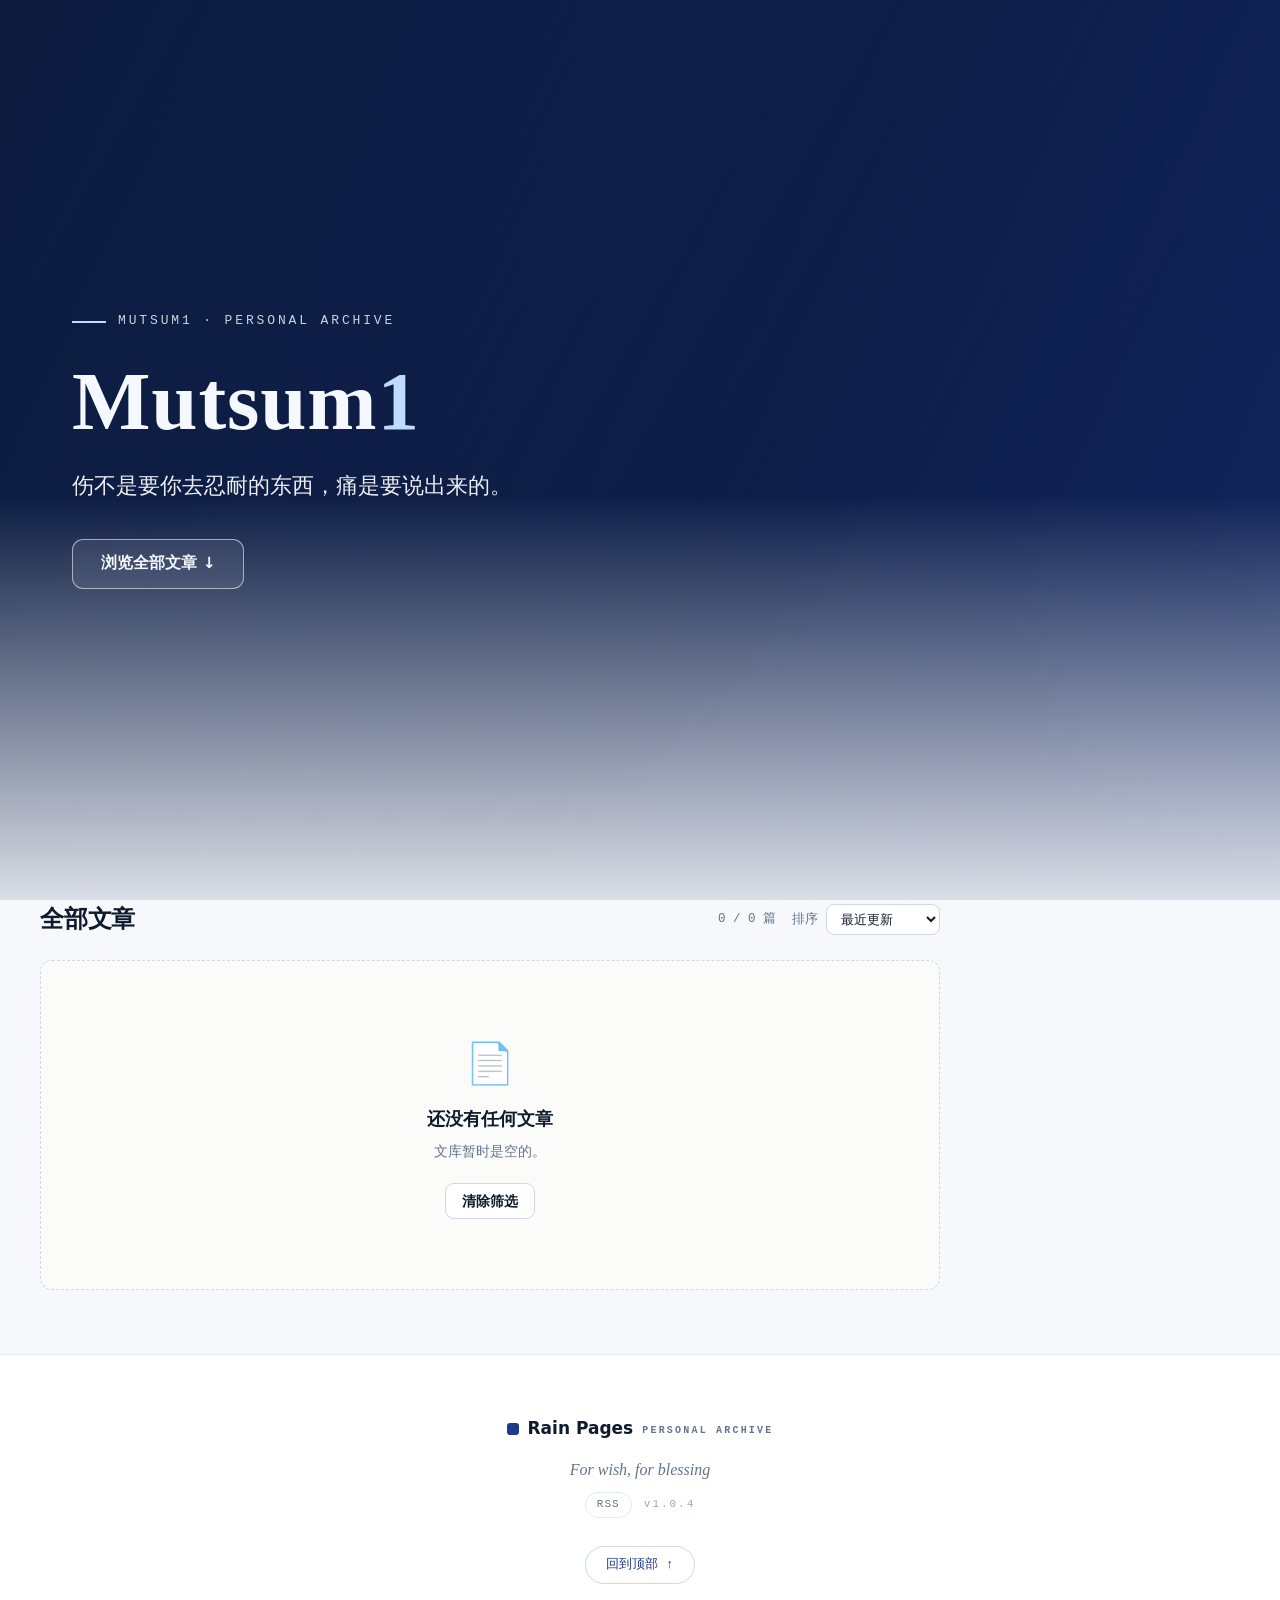
==== index.html @ ac8c295e "更新：新增字幕" ====
<!doctype html>
<html lang="zh-CN">
<head>
  <meta charset="UTF-8" />
  <meta name="viewport" content="width=device-width, initial-scale=1.0" />
  <meta name="description" content="Rain Pages · 个人文章存储：本地保存、搜索与阅读你的文章。" />
  <title>Rain Pages</title>
  <link rel="icon" href="data:image/svg+xml,%3Csvg xmlns='http://www.w3.org/2000/svg' viewBox='0 0 100 100'%3E%3Cdefs%3E%3ClinearGradient id='g' x1='0' y1='0' x2='0' y2='1'%3E%3Cstop offset='0' stop-color='%23bfdbfe'/%3E%3Cstop offset='1' stop-color='%233b82f6'/%3E%3C/linearGradient%3E%3C/defs%3E%3Cg fill='url(%23g)'%3E%3Cpath d='M50 4C34 24 18 42 18 62a32 32 0 0 0 64 0C82 42 66 24 50 4z' transform='translate(7 13) scale(.62)'/%3E%3Cpath d='M50 4C34 24 18 42 18 62a32 32 0 0 0 64 0C82 42 66 24 50 4z' transform='translate(56 55) scale(.42)'/%3E%3Cpath d='M50 4C34 24 18 42 18 62a32 32 0 0 0 64 0C82 42 66 24 50 4z' transform='translate(68 18) scale(.26)'/%3E%3C/g%3E%3Cellipse cx='30' cy='46' rx='4.5' ry='7' fill='%23ffffff' opacity='0.35'/%3E%3C/svg%3E" />
  <!-- RSS 订阅源：浏览器 / RSS 阅读器可自动发现 -->
  <link rel="alternate" type="application/rss+xml" title="Rain Pages · RSS" href="feed.xml" />
  <!-- 静态资源带版本参数：每次升级版本时，把下面两处 ?v= 与 script.js 中的 APP_VERSION 一起改成新版本号，
       浏览器就会把 styles.css / script.js 当作新地址重新下载，避免旧缓存。 -->
  <link rel="stylesheet" href="styles.css?v=1.0.4" />
</head>
<body class="topbar-fixed">

  <!-- 顶栏 -->
  <header class="topbar">
    <button class="brand" id="homeBtn" title="回到文章列表">
      <span class="brand-dot" aria-hidden="true"></span>
      <span class="brand-name">Rain Pages</span>
      <span class="brand-sub">PERSONAL ARCHIVE</span>
    </button>

    <div class="search-wrap">
      <svg class="search-icon" viewBox="0 0 24 24" aria-hidden="true"><circle cx="11" cy="11" r="7" fill="none" stroke="currentColor" stroke-width="2"/><line x1="16.5" y1="16.5" x2="21" y2="21" stroke="currentColor" stroke-width="2" stroke-linecap="round"/></svg>
      <input id="searchInput" type="search" placeholder="搜索标题、正文、标签…" autocomplete="off" aria-label="搜索文章" />
    </div>

    <!-- 友链 -->
    <div class="links-wrap" id="linksWrap">
      <button class="links-btn" id="linksBtn" type="button" aria-haspopup="true" aria-expanded="false" title="友链">
        <svg class="links-icon" viewBox="0 0 24 24" aria-hidden="true" fill="none" stroke="currentColor" stroke-width="2" stroke-linecap="round" stroke-linejoin="round"><path d="M10 13a5 5 0 0 0 7.54.54l3-3a5 5 0 0 0-7.07-7.07l-1.72 1.71"/><path d="M14 11a5 5 0 0 0-7.54-.54l-3 3a5 5 0 0 0 7.07 7.07l1.71-1.71"/></svg>
        <span>友链</span>
      </button>
      <div class="links-panel" id="linksPanel" hidden>
        <div class="links-head">
          <span>友链</span>
          <span class="links-count" id="linksCount"></span>
        </div>
        <div class="links-list" id="linksList"></div>
        <p class="links-note">时间是不会停下来的，我们只好走下去了。</p>
      </div>
    </div>
  </header>

  <div class="layout">

    <!-- 主区域 -->
    <main class="main">

      <!-- 列表视图 -->
      <section class="view" id="viewList" aria-label="文章列表">

        <!-- 首页顶部展示区（背景图在 styles.css 的 --hero-img 处更换；整页显示，向下滚动自动收缩） -->
        <div class="hero-wrap" id="heroWrap">
          <section class="hero" aria-label="首页展示">
            <div class="hero-inner">
              <div class="hero-eyebrow">MUTSUM1 · PERSONAL ARCHIVE</div>
              <div class="hero-title-row">
                <h1 class="hero-title">Mutsum<em>1</em></h1>
                <a class="hero-avatar" href="https://github.com/Mutsum1-WY" target="_blank" rel="noopener noreferrer" title="GitHub · Mutsum1-WY">
                  <img src="https://github.com/Mutsum1-WY.png" alt="Mutsum1-WY 的头像" width="56" height="56" onerror="this.closest('.hero-avatar').style.display='none'" />
                </a>
              </div>
              <p class="hero-sub" id="heroSub">伤不是要你去忍耐的东西，痛是要说出来的。</p>
              <div class="hero-actions">
                <button class="btn hero-ghost" id="heroBrowseBtn" type="button">浏览全部文章 ↓</button>
              </div>
            </div>
          </section>
        </div>

        <div class="list-head">
          <h1 id="listTitle">全部文章</h1>
          <div class="list-head-right">
            <span class="list-count" id="listCount"></span>
            <label class="sort-select">排序
              <select id="sortSelect" aria-label="文章排序">
                <option value="updated">最近更新</option>
                <option value="created">最新创建</option>
                <option value="oldest">最早创建</option>
                <option value="title">按标题</option>
              </select>
            </label>
          </div>
        </div>
        <div class="article-grid" id="articleGrid"></div>

        <!-- 空状态 -->
        <div class="empty-state" id="emptyState" hidden>
          <div class="empty-icon" aria-hidden="true">📄</div>
          <h2 id="emptyTitle">还没有任何文章</h2>
          <p id="emptyText"></p>
          <button class="btn ghost" id="clearFilterBtn" type="button" hidden>清除筛选</button>
        </div>

        <!-- 主页底部区块 -->
        <footer class="home-footer">
          <div class="footer-inner">
            <div class="footer-brand">
              <span class="brand-dot" aria-hidden="true"></span>
              <span>Rain Pages</span>
              <span class="footer-sub">PERSONAL ARCHIVE</span>
            </div>
            <p class="footer-desc">For wish, for blessing</p>
            <p class="footer-meta">
              <a class="footer-rss" href="feed.xml" target="_blank" rel="noopener" title="RSS 订阅">RSS</a>
              <span class="footer-version" id="footerVersion"></span>
            </p>
            <button class="footer-top" id="footerTopBtn" type="button">回到顶部 ↑</button>
          </div>
        </footer>
      </section>

      <!-- 阅读视图 -->
      <section class="view" id="viewReader" aria-label="文章阅读" hidden>
        <div class="reader-head">
          <button class="btn ghost" id="backBtn" type="button">← 返回列表</button>
        </div>
        <article class="reader" id="reader">
          <header class="reader-header">
            <div class="reader-meta">
              <span class="chip" id="readerCategory"></span>
              <span id="readerDate"></span>
              <span id="readerWords"></span>
            </div>
            <h1 id="readerTitle"></h1>
            <div class="tag-row" id="readerTags"></div>
          </header>
          <div class="markdown-body" id="readerContent"></div>
          <footer class="reader-footer" id="readerFooter"></footer>
        </article>
      </section>

    </main>
  </div>

  <noscript><p style="padding:24px;text-align:center">Rain Pages 需要启用 JavaScript 才能运行。</p></noscript>
  <script src="script.js?v=1.0.4"></script>
</body>
</html>
---- styles.css ----
/* ============================================================
   Rain Pages · 个人文章存储
   全新设计：清爽、克制、以写作为中心
   ============================================================ */

:root {
  --bg: #f6f8fb;
  --panel: #ffffff;
  --ink: #0f1b2d;
  --muted: #64748b;
  --faint: #9aa7b8;
  --line: #e5eaf2;
  --line-strong: #cfd8e4;
  --accent: #1e3a8a;
  --accent-strong: #16296b;
  --accent-soft: #e8edf9;
  --mono-bg: #f0f3f8;
  --sans: system-ui, -apple-system, "Segoe UI", "PingFang SC", "Hiragino Sans GB", "Microsoft YaHei", "Noto Sans SC", sans-serif;
  --serif: Georgia, "Noto Serif SC", "Songti SC", "STSong", SimSun, serif;
  --mono: ui-monospace, "Cascadia Code", "JetBrains Mono", Consolas, "Courier New", monospace;
  --topbar-h: 58px;
  --main-pad-y: 30px;
  --main-pad-x: 40px;
  /* 首页顶部背景图：修改下面这行路径即可替换（当前使用 src/shiki.jpg）；?v= 与站点版本号同步，用于缓存刷新 */
  --hero-img: url('src/shiki.jpg?v=1.0.3');
  --radius: 12px;
  --shadow: 0 1px 2px rgba(15, 27, 45, .05), 0 4px 14px rgba(15, 27, 45, .04);
}

* { box-sizing: border-box; }

html { scroll-behavior: smooth; }

body {
  margin: 0;
  background: var(--bg);
  color: var(--ink);
  font-family: var(--sans);
  font-size: 15px;
  line-height: 1.6;
  -webkit-font-smoothing: antialiased;
}

::selection { background: var(--accent-soft); }

::-webkit-scrollbar { width: 10px; height: 10px; }
::-webkit-scrollbar-thumb { background: var(--line-strong); border-radius: 6px; border: 2px solid transparent; background-clip: content-box; }
::-webkit-scrollbar-thumb:hover { background-color: var(--faint); }
::-webkit-scrollbar-track { background: transparent; }

a { color: inherit; }
button { font: inherit; color: inherit; }

button:focus-visible,
input:focus-visible,
select:focus-visible,
label:focus-visible {
  outline: 2px solid var(--accent);
  outline-offset: 2px;
}

/* ============ 顶栏 ============ */

/* --tb-progress 由 script.js 随滚动驱动：
   页面顶部为 0（顶栏隐藏），下滑时渐进浮现（不透明度、背景、位移同步过渡） */
.topbar {
  position: sticky;
  top: 0;
  z-index: 50;
  height: var(--topbar-h);
  display: flex;
  align-items: center;
  gap: 20px;
  padding: 0 22px;
  --tb-progress: 1;
  opacity: var(--tb-progress);
  transform: translateY(calc((1 - var(--tb-progress)) * -100%));
  background: var(--panel);
  background: color-mix(in srgb, var(--panel) calc(var(--tb-progress) * 100%), transparent);
  border-bottom: 1px solid var(--line);
  border-bottom-color: color-mix(in srgb, var(--line) calc(var(--tb-progress) * 100%), transparent);
}

/* 首页（列表视图）：顶栏不占布局位置，让 Hero 从页面最顶端铺满整屏 */
body.topbar-fixed .topbar {
  position: fixed;
  left: 0;
  right: 0;
}

.brand {
  display: flex;
  align-items: center;
  gap: 9px;
  padding: 8px 6px;
  border: none;
  background: none;
  cursor: pointer;
  font-weight: 700;
  font-size: 17px;
  letter-spacing: .02em;
  white-space: nowrap;
}

.brand-dot {
  width: 12px;
  height: 12px;
  border-radius: 3px;
  background: var(--accent);
}

.brand-sub {
  font-family: var(--mono);
  font-size: 10px;
  letter-spacing: .22em;
  color: var(--muted);
  margin-top: 3px;
}

.search-wrap {
  flex: 1;
  max-width: 520px;
  display: flex;
  align-items: center;
  gap: 8px;
  padding: 8px 14px;
  background: var(--bg);
  border: 1px solid var(--line);
  border-radius: 999px;
  transition: border-color .15s, background .15s;
}

.search-wrap:focus-within {
  background: var(--panel);
  border-color: var(--accent);
}

.search-icon { width: 15px; height: 15px; color: var(--muted); flex: none; }

.search-wrap input {
  flex: 1;
  min-width: 0;
  border: none;
  background: none;
  outline: none;
  font: inherit;
  font-size: 13.5px;
  color: var(--ink);
}

.search-wrap input::placeholder { color: var(--faint); }

/* ============ 友链（顶栏下拉面板） ============ */

.links-wrap {
  position: relative;
  flex: none;
  margin-left: auto;
}

.links-btn {
  display: inline-flex;
  align-items: center;
  gap: 6px;
  padding: 8px 15px;
  border: 1px solid var(--line-strong);
  border-radius: 999px;
  background: var(--panel);
  color: var(--ink);
  cursor: pointer;
  font-size: 13px;
  font-weight: 600;
  white-space: nowrap;
  transition: background .15s, border-color .15s, color .15s;
}

.links-btn:hover {
  border-color: var(--accent);
  color: var(--accent);
}

.links-btn[aria-expanded="true"] {
  border-color: var(--accent);
  color: var(--accent);
  background: var(--accent-soft);
}

.links-icon { width: 15px; height: 15px; flex: none; }

.links-panel {
  position: absolute;
  top: calc(100% + 10px);
  right: 0;
  width: 340px;
  max-width: calc(100vw - 28px);
  padding: 14px;
  background: var(--panel);
  border: 1px solid var(--line);
  border-radius: 14px;
  box-shadow: 0 12px 40px rgba(15, 27, 45, .14);
}

.links-panel[hidden] { display: none; }

.links-panel:not([hidden]) { animation: linksIn .16s ease-out; }

@keyframes linksIn {
  from { opacity: 0; transform: translateY(-6px) scale(.98); }
  to   { opacity: 1; transform: none; }
}

.links-head {
  display: flex;
  align-items: baseline;
  justify-content: space-between;
  padding: 2px 4px 10px;
  border-bottom: 1px solid var(--line);
  margin-bottom: 10px;
  font-weight: 700;
  font-size: 14px;
}

.links-count {
  font-family: var(--mono);
  font-size: 11.5px;
  font-weight: 400;
  color: var(--muted);
}

.links-list {
  display: flex;
  flex-direction: column;
  gap: 2px;
  max-height: 320px;
  overflow-y: auto;
}

.links-item {
  display: flex;
  align-items: center;
  gap: 12px;
  padding: 8px 10px;
  border-radius: 10px;
  text-decoration: none;
  transition: background .12s;
}

.links-item:hover { background: var(--bg); }

.links-info { min-width: 0; }

.links-name {
  display: block;
  font-size: 14px;
  font-weight: 600;
  color: var(--ink);
  overflow: hidden;
  text-overflow: ellipsis;
  white-space: nowrap;
}

.links-desc {
  display: block;
  margin-top: 2px;
  font-size: 12px;
  color: var(--muted);
  overflow: hidden;
  text-overflow: ellipsis;
  white-space: nowrap;
}

.links-note {
  margin: 10px 2px 0;
  padding-top: 10px;
  border-top: 1px dashed var(--line);
  font-size: 11.5px;
  color: var(--faint);
  text-align: center;
}

/* ============ 布局 ============ */

.layout { display: flex; align-items: stretch; }

.main {
  flex: 1;
  min-width: 0;
  padding: var(--main-pad-y) var(--main-pad-x) 60px;
}

/* ============ 按钮 ============ */

.btn {
  display: inline-flex;
  align-items: center;
  justify-content: center;
  gap: 6px;
  padding: 8px 16px;
  border-radius: 9px;
  border: 1px solid transparent;
  background: none;
  cursor: pointer;
  font-size: 13.5px;
  font-weight: 600;
  line-height: 1.4;
  white-space: nowrap;
  transition: background .12s, border-color .12s, color .12s, box-shadow .12s;
}

.btn.ghost {
  border-color: var(--line-strong);
  background: var(--panel);
  color: var(--ink);
}

.btn.ghost:hover { border-color: var(--faint); background: var(--bg); }

/* ============ 首页顶部展示区（Hero：整页背景 + 滚动自动收缩） ============ */

/* 外层容器：固定占满一屏高度，保证内部收缩时页面布局稳定 */
.hero-wrap {
  height: 100vh;
  margin: calc(var(--main-pad-y) * -1) calc(var(--main-pad-x) * -1) 0;
  position: relative;
}

@supports (height: 100dvh) {
  .hero-wrap { height: 100dvh; }
}

/* 内层：吸顶显示，高度由 script.js 随滚动从满屏收缩到 0 */
.hero {
  position: sticky;
  top: 0;
  z-index: 5;
  height: 100%;
  display: flex;
  align-items: center;
  padding: 0 clamp(24px, 6vw, 72px);
  overflow: hidden;
  background:
    linear-gradient(180deg, rgba(246, 248, 251, 0) 55%, rgba(246, 248, 251, .88) 100%),
    linear-gradient(115deg, rgba(10, 22, 48, .82) 0%, rgba(10, 22, 48, .45) 55%, rgba(30, 58, 138, .38) 100%),
    var(--hero-img) center / cover no-repeat,
    linear-gradient(120deg, #16327a, #0a1740);
  color: #f5f8ff;
  --shrink: 0;
}

/* 内容随收缩进度淡出上移 */
.hero-inner {
  max-width: 760px;
  opacity: calc(1 - var(--shrink));
  transform: translateY(calc(var(--shrink) * -24px));
}

.hero-eyebrow {
  display: flex;
  align-items: center;
  gap: 12px;
  margin-bottom: 22px;
  font-family: var(--mono);
  font-size: 13px;
  letter-spacing: .22em;
  text-transform: uppercase;
  color: rgba(255, 255, 255, .8);
}

.hero-eyebrow::before {
  content: '';
  width: 34px;
  height: 2px;
  background: #bfdbfe;
}

/* 标题 + 头像 并排一行 */
.hero-title-row {
  display: flex;
  align-items: center;
  flex-wrap: wrap;
  gap: 26px;
  margin-bottom: 18px;
}

.hero-title {
  margin: 0;
  font-family: var(--serif);
  font-size: clamp(44px, 6.5vw, 84px);
  font-weight: 700;
  line-height: 1.15;
  letter-spacing: .01em;
}

.hero-title em { font-style: normal; color: #bfdbfe; }

/* GitHub 头像链接 */
.hero-avatar {
  display: inline-block;
  width: 76px;
  height: 76px;
  flex: none;
  border-radius: 50%;
  border: 2px solid rgba(255, 255, 255, .6);
  overflow: hidden;
  transition: transform .2s ease, border-color .2s ease, box-shadow .2s ease;
}

.hero-avatar:hover {
  transform: scale(1.06);
  border-color: #bfdbfe;
  box-shadow: 0 0 0 4px rgba(191, 219, 254, .3);
}

.hero-avatar img {
  display: block;
  width: 100%;
  height: 100%;
  object-fit: cover;
}

.hero-sub {
  margin: 0 0 36px;
  font-size: 22px;
  line-height: 1.6;
  color: rgba(255, 255, 255, .92);
}

/* 轮换动画：旧文案沉入水下（下坠 + 模糊） */
.hero-sub.hero-sink {
  animation: heroSink .38s ease-in forwards;
}

/* 轮换动画：新文案从水底浮出水面（模糊渐清 + 破水回弹） */
.hero-sub.hero-rise {
  animation: heroRise .9s cubic-bezier(.22, .9, .25, 1) forwards;
}

@keyframes heroSink {
  from { opacity: 1; filter: blur(0); transform: translateY(0); }
  to   { opacity: 0; filter: blur(7px); transform: translateY(14px); }
}

@keyframes heroRise {
  0%   { opacity: 0; filter: blur(12px); transform: translateY(26px) scale(.97); }
  55%  { opacity: .92; filter: blur(3px); transform: translateY(-4px) scale(1.01); }
  75%  { opacity: 1; filter: blur(1px); transform: translateY(2px) scale(1); }
  100% { opacity: 1; filter: blur(0); transform: translateY(0) scale(1); }
}

.hero-actions { display: flex; gap: 16px; flex-wrap: wrap; }

.hero .btn {
  padding: 13px 28px;
  font-size: 15.5px;
  border-radius: 11px;
}

.hero .btn.hero-ghost {
  border-color: rgba(255, 255, 255, .55);
  color: #f5f8ff;
  background: rgba(255, 255, 255, .08);
}

.hero .btn.hero-ghost:hover { background: rgba(255, 255, 255, .16); border-color: rgba(255, 255, 255, .85); }

#articleGrid { scroll-margin-top: 90px; }

@media (max-width: 860px) {
  .hero { padding: 0 28px; }
}

@media (max-width: 560px) {
  .hero { padding: 0 22px; }
  .hero-title { font-size: 40px; }
  .hero-sub { font-size: 18px; }
  .hero-avatar { width: 60px; height: 60px; }
}

/* ============ 列表视图 ============ */

.view { animation: viewIn .18s ease-out; }

@keyframes viewIn {
  from { opacity: 0; transform: translateY(4px); }
  to { opacity: 1; transform: none; }
}

.list-head {
  display: flex;
  align-items: center;
  justify-content: space-between;
  gap: 16px;
  margin-bottom: 22px;
}

/* 文章区域：左侧 3/4 宽，右侧留白 */
.list-head,
.article-grid,
.empty-state {
  width: 75%;
  max-width: 1000px;
}

.list-head h1 {
  margin: 0;
  font-size: 24px;
  font-weight: 800;
  letter-spacing: -.01em;
}

.list-head-right {
  display: flex;
  align-items: center;
  gap: 16px;
}

.list-count {
  font-family: var(--mono);
  font-size: 12.5px;
  color: var(--muted);
}

.sort-select {
  display: inline-flex;
  align-items: center;
  gap: 8px;
  font-size: 12.5px;
  color: var(--muted);
  white-space: nowrap;
}

.sort-select select {
  padding: 6px 30px 6px 10px;
  border: 1px solid var(--line-strong);
  border-radius: 8px;
  background: var(--panel);
  color: var(--ink);
  font: inherit;
  font-size: 13px;
  cursor: pointer;
}

/* 文章行 */

.article-grid { display: flex; flex-direction: column; gap: 14px; }

.article-row {
  display: flex;
  align-items: stretch;
  justify-content: space-between;
  gap: 24px;
  background: var(--panel);
  border: 1px solid var(--line);
  border-radius: var(--radius);
  padding: 24px 28px;
  cursor: pointer;                    /* 整张卡片可点击 */
  transition: border-color .12s, box-shadow .12s, transform .12s;
}

.article-row:hover {
  border-color: var(--line-strong);
  box-shadow: var(--shadow);
  transform: translateY(-1px);
}

.row-main {
  flex: 1;
  min-width: 0;
  cursor: pointer;
}

.row-top {
  display: flex;
  align-items: center;
  gap: 10px;
  min-width: 0;
}

.row-top h3 {
  margin: 0;
  font-size: 20px;
  font-weight: 700;
  overflow: hidden;
  text-overflow: ellipsis;
  white-space: nowrap;
}

.row-sub {
  margin: 5px 0 0;
  font-family: var(--serif);
  font-size: 14.5px;
  font-style: italic;
  color: var(--muted);
}

.row-excerpt {
  margin: 8px 0 0;
  font-size: 15px;
  color: var(--muted);
  display: -webkit-box;
  -webkit-line-clamp: 2;
  -webkit-box-orient: vertical;
  overflow: hidden;
}

.row-tags {
  display: flex;
  flex-wrap: wrap;
  gap: 8px;
  margin-top: 12px;
}

.row-side {
  display: flex;
  flex-direction: column;
  align-items: flex-end;
  justify-content: space-between;
  gap: 10px;
  flex: none;
}

.row-meta {
  display: flex;
  flex-direction: column;
  align-items: flex-end;
  gap: 4px;
  font-family: var(--mono);
  font-size: 12.5px;
  color: var(--muted);
  white-space: nowrap;
}

/* 通用小组件 */

.chip {
  display: inline-block;
  flex: none;
  padding: 3px 12px;
  border-radius: 999px;
  background: var(--accent-soft);
  color: var(--accent-strong);
  font-size: 12.5px;
  font-weight: 600;
  white-space: nowrap;
}

.tag-chip {
  display: inline-block;
  padding: 2px 10px;
  border: 1px solid var(--line);
  border-radius: 999px;
  font-family: var(--mono);
  font-size: 12px;
  color: var(--muted);
  background: var(--bg);
  white-space: nowrap;
}

/* 空状态 */

.empty-state {
  padding: 70px 20px;
  text-align: center;
  border: 1.5px dashed var(--line-strong);
  border-radius: var(--radius);
  background: rgba(255, 253, 249, .5);
}

.empty-icon { font-size: 40px; margin-bottom: 10px; }

.empty-state h2 { margin: 0 0 6px; font-size: 18px; }

.empty-state p { margin: 0 0 20px; color: var(--muted); font-size: 14px; }

/* ============ 主页底部区块 ============ */

.home-footer {
  margin: 64px calc(var(--main-pad-x) * -1) calc(-1 * 60px);
  padding: 60px 40px 72px;
  background: var(--panel);
  border-top: 1px solid var(--line);
  text-align: center;
}

.footer-inner { max-width: 640px; margin: 0 auto; }

.footer-brand {
  display: inline-flex;
  align-items: center;
  gap: 9px;
  font-weight: 700;
  font-size: 17px;
}

.footer-sub {
  font-family: var(--mono);
  font-size: 10px;
  letter-spacing: .22em;
  color: var(--muted);
  margin-top: 3px;
}

.footer-desc {
  margin: 14px 0 0;
  font-family: var(--serif);
  font-size: 16px;
  font-style: italic;
  color: var(--muted);
}

/* 页脚版本戳 + RSS 订阅入口 */
.footer-meta {
  display: flex;
  align-items: center;
  justify-content: center;
  gap: 12px;
  margin: 10px 0 0;
  font-family: var(--mono);
  font-size: 11px;
  color: var(--faint);
}

.footer-version { letter-spacing: .18em; }

.footer-rss {
  display: inline-flex;
  align-items: center;
  padding: 3px 11px;
  border: 1px solid var(--line);
  border-radius: 999px;
  color: var(--muted);
  text-decoration: none;
  letter-spacing: .1em;
  transition: color .15s, border-color .15s, background .15s;
}

.footer-rss:hover {
  color: var(--accent);
  border-color: var(--accent);
  background: var(--accent-soft);
}

.footer-top {
  display: inline-block;
  margin-top: 28px;
  padding: 8px 20px;
  border: 1px solid var(--line-strong);
  border-radius: 999px;
  background: none;
  font-family: var(--mono);
  font-size: 12.5px;
  color: var(--accent);
  cursor: pointer;
  transition: background .15s, border-color .15s;
}

.footer-top:hover {
  background: var(--accent-soft);
  border-color: var(--accent);
}

@media (max-width: 560px) {
  .home-footer { padding: 44px 20px 56px; }
}

/* ============ 阅读视图 ============ */

.reader-head {
  display: flex;
  align-items: center;
  justify-content: space-between;
  gap: 14px;
  margin-bottom: 26px;
}

.reader {
  max-width: 760px;
  margin: 0 auto;
  padding: 44px 56px;
  background: var(--panel);
  border: 1px solid var(--line);
  border-radius: 16px;
  box-shadow: var(--shadow);
}

.reader-header { margin-bottom: 34px; }

.reader-meta {
  display: flex;
  align-items: center;
  gap: 12px;
  font-family: var(--mono);
  font-size: 12px;
  color: var(--muted);
}

.reader-header h1 {
  margin: 14px 0 12px;
  font-family: var(--serif);
  font-size: 34px;
  font-weight: 700;
  line-height: 1.35;
  letter-spacing: .01em;
}

.tag-row { display: flex; flex-wrap: wrap; gap: 6px; }

.reader-footer {
  margin-top: 44px;
  padding-top: 18px;
  border-top: 1px solid var(--line);
  font-family: var(--mono);
  font-size: 11.5px;
  color: var(--muted);
}

/* ============ Markdown 正文 ============ */

.markdown-body {
  font-family: var(--serif);
  font-size: 17px;
  line-height: 1.95;
  color: var(--ink);
  word-wrap: break-word;
}

.markdown-body > :first-child { margin-top: 0; }

.markdown-body p { margin: 0 0 1.1em; }

.markdown-body h1,
.markdown-body h2,
.markdown-body h3,
.markdown-body h4 {
  font-family: var(--sans);
  font-weight: 700;
  line-height: 1.4;
  margin: 1.7em 0 .6em;
  letter-spacing: -.01em;
}

.markdown-body h1 { font-size: 24px; }
.markdown-body h2 { font-size: 21px; }
.markdown-body h3 { font-size: 18px; }
.markdown-body h4 { font-size: 16px; }

.markdown-body ul,
.markdown-body ol { margin: 0 0 1.1em; padding-left: 1.5em; }

.markdown-body li { margin: .3em 0; }

.markdown-body blockquote {
  margin: 0 0 1.2em;
  padding: 6px 18px;
  border-left: 3px solid var(--accent);
  background: var(--accent-soft);
  border-radius: 0 10px 10px 0;
  color: #4c4a3f;
}

.markdown-body blockquote p { margin: .4em 0; }

.markdown-body code {
  font-family: var(--mono);
  font-size: .86em;
  background: var(--mono-bg);
  border: 1px solid var(--line);
  border-radius: 5px;
  padding: .12em .42em;
}

.markdown-body pre {
  margin: 0 0 1.2em;
  padding: 14px 16px;
  background: var(--mono-bg);
  border: 1px solid var(--line);
  border-radius: 10px;
  overflow-x: auto;
}

.markdown-body pre code {
  background: none;
  border: none;
  padding: 0;
  font-size: 13px;
  line-height: 1.7;
  white-space: pre;
}

.markdown-body a {
  color: var(--accent-strong);
  text-decoration: underline;
  text-underline-offset: 3px;
}

.markdown-body a:hover { color: var(--accent); }

.markdown-body hr {
  border: none;
  border-top: 1px solid var(--line-strong);
  margin: 2em 0;
}

.markdown-body img { max-width: 100%; border-radius: 10px; }

.markdown-body table {
  border-collapse: collapse;
  margin: 0 0 1.2em;
  font-family: var(--sans);
  font-size: 14px;
}

.markdown-body th,
.markdown-body td {
  border: 1px solid var(--line-strong);
  padding: 7px 12px;
  text-align: left;
}

.markdown-body th { background: var(--bg); font-weight: 700; }

/* ============ 响应式 ============ */

@media (max-width: 980px) {
  :root { --main-pad-y: 24px; --main-pad-x: 22px; }

  .reader { padding: 32px 28px; }
  .reader-header h1 { font-size: 28px; }
}

@media (max-width: 860px) {
  .topbar { gap: 12px; padding: 0 14px; }
  .brand-sub { display: none; }

  /* 窄屏恢复全宽 */
  .list-head,
  .article-grid,
  .empty-state { width: 100%; }

  .article-row { flex-direction: column; gap: 12px; }
  .row-side { flex-direction: row; align-items: center; justify-content: space-between; width: 100%; }
  .row-meta { flex-direction: row; align-items: center; gap: 12px; }
}

@media (max-width: 560px) {
  :root { --main-pad-y: 18px; --main-pad-x: 14px; }
  .list-head { flex-direction: column; align-items: flex-start; gap: 10px; }
  .reader { padding: 24px 18px; border-radius: 12px; }
  .reader-head { flex-wrap: wrap; }
  .reader-header h1 { font-size: 24px; }

  /* 顶栏：缩小左上角品牌区，给右侧友链按钮留出足够空间 */
  .topbar { gap: 10px; padding: 0 12px; }
  .brand { font-size: 14px; gap: 6px; padding: 8px 2px; min-width: 0; }
  .brand-name { min-width: 0; overflow: hidden; text-overflow: ellipsis; }
  .brand-dot { width: 9px; height: 9px; border-radius: 2px; flex: none; }
  .search-wrap { max-width: none; padding: 7px 12px; }
  .links-btn { padding: 7px 12px; font-size: 12.5px; gap: 5px; }
  .links-icon { width: 13px; height: 13px; }
}

/* 超窄屏：进一步压缩品牌区，保证友链按钮完整显示 */
@media (max-width: 400px) {
  .topbar { gap: 8px; }
  .brand { font-size: 13px; gap: 5px; }
  .brand-dot { width: 8px; height: 8px; }
  .search-wrap { padding: 6px 10px; gap: 6px; }
  .links-btn { padding: 6px 10px; }
}
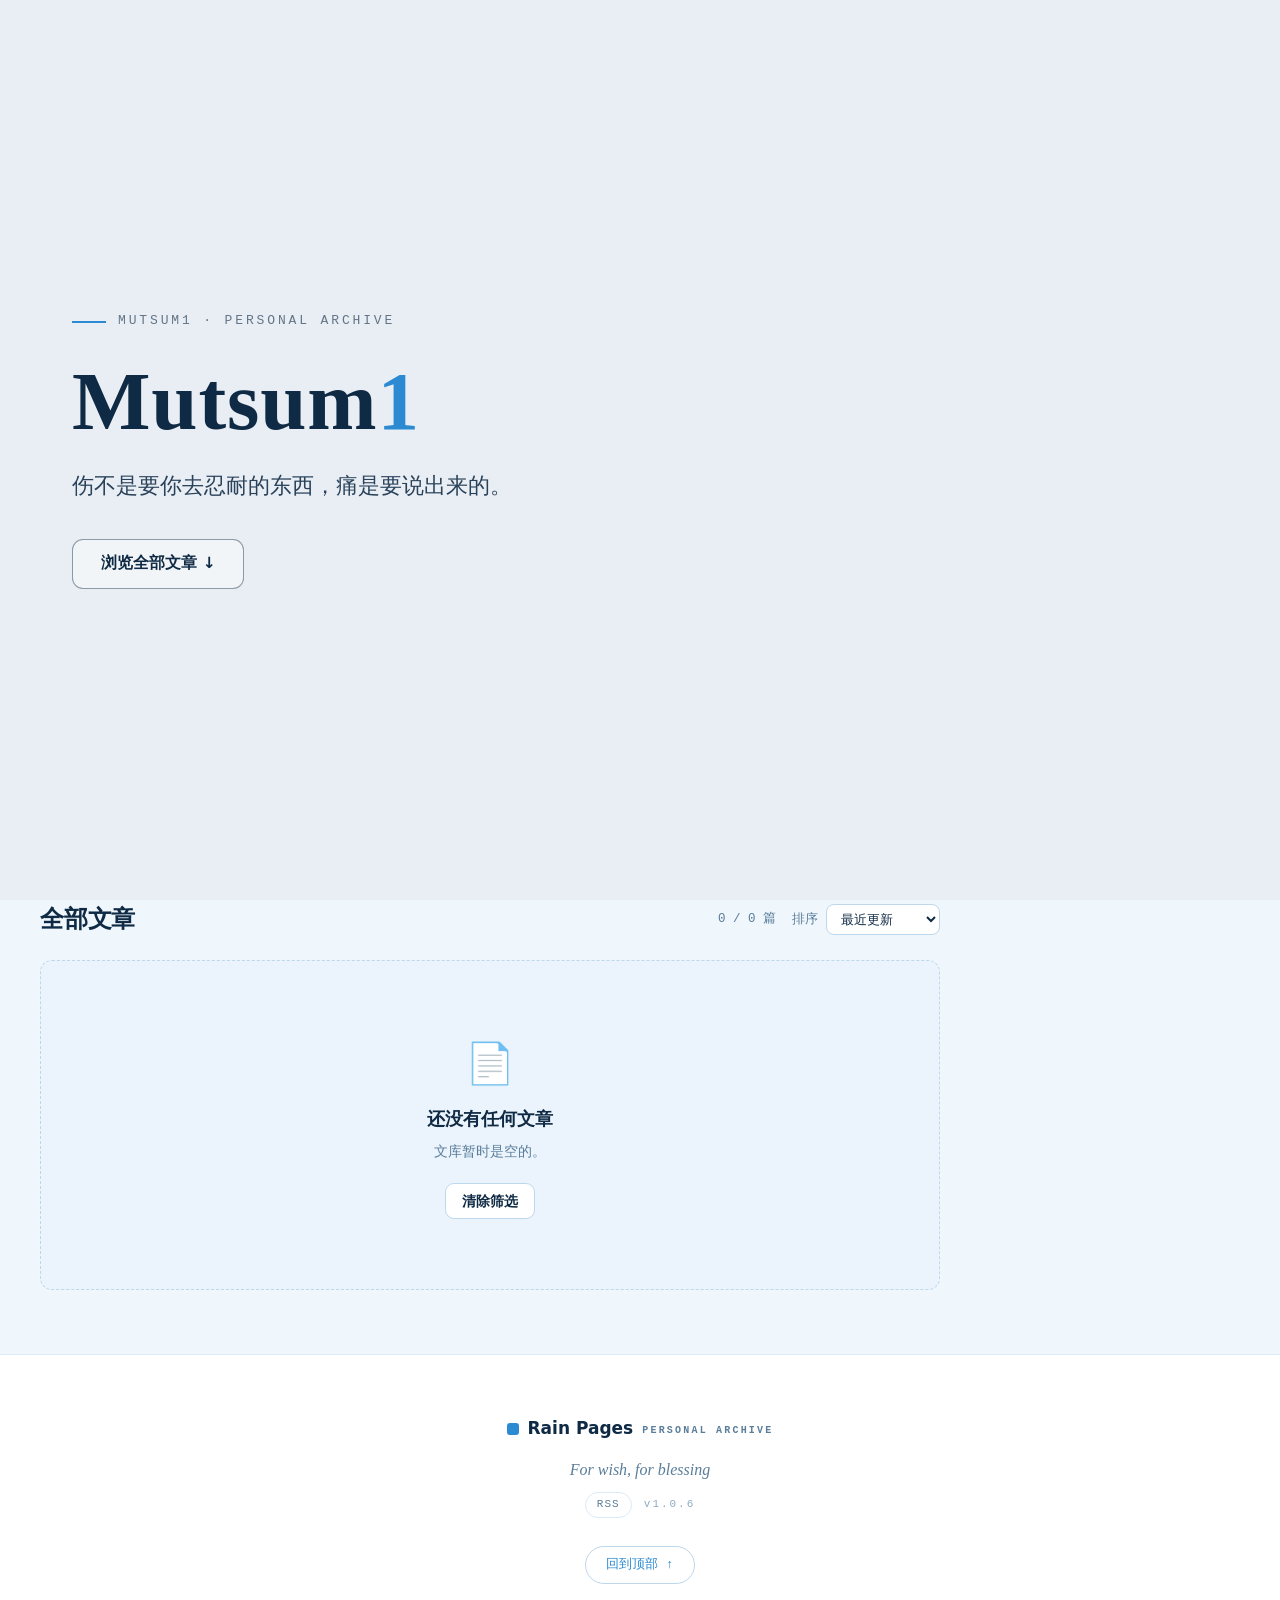
==== commit b6715b63: "更新了夜间系统，改变了网站配色" ====
--- a/index.html
+++ b/index.html
@@ -5,12 +5,16 @@
   <meta name="viewport" content="width=device-width, initial-scale=1.0" />
   <meta name="description" content="Rain Pages · 个人文章存储：本地保存、搜索与阅读你的文章。" />
   <title>Rain Pages</title>
+  <script>
+    /* 尽早恢复上次的夜间模式选择，避免刷新时闪错配色 */
+    try { if (localStorage.getItem('rainpages.theme.v1') === 'dark') document.documentElement.classList.add('dark'); } catch (e) {}
+  </script>
   <link rel="icon" href="data:image/svg+xml,%3Csvg xmlns='http://www.w3.org/2000/svg' viewBox='0 0 100 100'%3E%3Cdefs%3E%3ClinearGradient id='g' x1='0' y1='0' x2='0' y2='1'%3E%3Cstop offset='0' stop-color='%23bfdbfe'/%3E%3Cstop offset='1' stop-color='%233b82f6'/%3E%3C/linearGradient%3E%3C/defs%3E%3Cg fill='url(%23g)'%3E%3Cpath d='M50 4C34 24 18 42 18 62a32 32 0 0 0 64 0C82 42 66 24 50 4z' transform='translate(7 13) scale(.62)'/%3E%3Cpath d='M50 4C34 24 18 42 18 62a32 32 0 0 0 64 0C82 42 66 24 50 4z' transform='translate(56 55) scale(.42)'/%3E%3Cpath d='M50 4C34 24 18 42 18 62a32 32 0 0 0 64 0C82 42 66 24 50 4z' transform='translate(68 18) scale(.26)'/%3E%3C/g%3E%3Cellipse cx='30' cy='46' rx='4.5' ry='7' fill='%23ffffff' opacity='0.35'/%3E%3C/svg%3E" />
   <!-- RSS 订阅源：浏览器 / RSS 阅读器可自动发现 -->
   <link rel="alternate" type="application/rss+xml" title="Rain Pages · RSS" href="feed.xml" />
   <!-- 静态资源带版本参数：每次升级版本时，把下面两处 ?v= 与 script.js 中的 APP_VERSION 一起改成新版本号，
        浏览器就会把 styles.css / script.js 当作新地址重新下载，避免旧缓存。 -->
-  <link rel="stylesheet" href="styles.css?v=1.0.4" />
+  <link rel="stylesheet" href="styles.css?v=1.0.6" />
 </head>
 <body class="topbar-fixed">
 
@@ -33,16 +37,22 @@
         <svg class="links-icon" viewBox="0 0 24 24" aria-hidden="true" fill="none" stroke="currentColor" stroke-width="2" stroke-linecap="round" stroke-linejoin="round"><path d="M10 13a5 5 0 0 0 7.54.54l3-3a5 5 0 0 0-7.07-7.07l-1.72 1.71"/><path d="M14 11a5 5 0 0 0-7.54-.54l-3 3a5 5 0 0 0 7.07 7.07l1.71-1.71"/></svg>
         <span>友链</span>
       </button>
-      <div class="links-panel" id="linksPanel" hidden>
-        <div class="links-head">
-          <span>友链</span>
-          <span class="links-count" id="linksCount"></span>
+        <div class="links-panel" id="linksPanel" hidden>
+          <div class="links-head">
+            <span>友链</span>
+            <span class="links-count" id="linksCount"></span>
+          </div>
+          <div class="links-list" id="linksList"></div>
+          <p class="links-note">时间是不会停下来的，我们只好走下去了。</p>
         </div>
-        <div class="links-list" id="linksList"></div>
-        <p class="links-note">时间是不会停下来的，我们只好走下去了。</p>
       </div>
-    </div>
-  </header>
+
+      <!-- 昼夜模式切换：白天 = 默认浅蓝样式，夜间 = 黑色风格 -->
+      <button class="theme-btn" id="themeBtn" type="button" title="切换夜间模式" aria-label="切换夜间模式">
+        <svg class="theme-icon theme-icon-moon" viewBox="0 0 24 24" aria-hidden="true" fill="none" stroke="currentColor" stroke-width="2" stroke-linecap="round" stroke-linejoin="round"><path d="M21 12.79A9 9 0 1 1 11.21 3 7 7 0 0 0 21 12.79z"/></svg>
+        <svg class="theme-icon theme-icon-sun" viewBox="0 0 24 24" aria-hidden="true" fill="none" stroke="currentColor" stroke-width="2" stroke-linecap="round" stroke-linejoin="round"><circle cx="12" cy="12" r="4"/><path d="M12 2v2M12 20v2M4.93 4.93l1.41 1.41M17.66 17.66l1.41 1.41M2 12h2M20 12h2M4.93 19.07l1.41-1.41M17.66 6.34l1.41-1.41"/></svg>
+      </button>
+    </header>
 
   <div class="layout">
 
@@ -137,6 +147,6 @@
   </div>
 
   <noscript><p style="padding:24px;text-align:center">Rain Pages 需要启用 JavaScript 才能运行。</p></noscript>
-  <script src="script.js?v=1.0.4"></script>
+  <script src="script.js?v=1.0.6"></script>
 </body>
 </html>
--- a/styles.css
+++ b/styles.css
@@ -4,17 +4,18 @@
    ============================================================ */
 
 :root {
-  --bg: #f6f8fb;
+  color-scheme: light;
+  --bg: #eff6fc;
   --panel: #ffffff;
-  --ink: #0f1b2d;
-  --muted: #64748b;
-  --faint: #9aa7b8;
-  --line: #e5eaf2;
-  --line-strong: #cfd8e4;
-  --accent: #1e3a8a;
-  --accent-strong: #16296b;
-  --accent-soft: #e8edf9;
-  --mono-bg: #f0f3f8;
+  --ink: #0f2a44;
+  --muted: #5a7d9a;
+  --faint: #8dabc4;
+  --line: #dcebf6;
+  --line-strong: #bdd8ec;
+  --accent: #2b8ad2;
+  --accent-strong: #1a6aa8;
+  --accent-soft: #e3f1fc;
+  --mono-bg: #ebf4fb;
   --sans: system-ui, -apple-system, "Segoe UI", "PingFang SC", "Hiragino Sans GB", "Microsoft YaHei", "Noto Sans SC", sans-serif;
   --serif: Georgia, "Noto Serif SC", "Songti SC", "STSong", SimSun, serif;
   --mono: ui-monospace, "Cascadia Code", "JetBrains Mono", Consolas, "Courier New", monospace;
@@ -22,9 +23,9 @@
   --main-pad-y: 30px;
   --main-pad-x: 40px;
   /* 首页顶部背景图：修改下面这行路径即可替换（当前使用 src/shiki.jpg）；?v= 与站点版本号同步，用于缓存刷新 */
-  --hero-img: url('src/shiki.jpg?v=1.0.3');
+  --hero-img: url('src/shiki.jpg?v=1.0.6');
   --radius: 12px;
-  --shadow: 0 1px 2px rgba(15, 27, 45, .05), 0 4px 14px rgba(15, 27, 45, .04);
+  --shadow: 0 1px 2px rgba(15, 42, 68, .05), 0 4px 14px rgba(15, 42, 68, .04);
 }
 
 * { box-sizing: border-box; }
@@ -50,6 +51,60 @@
 
 a { color: inherit; }
 button { font: inherit; color: inherit; }
+
+/* ============ 夜间模式（黑色风格） ============ */
+
+/* 只覆盖颜色变量与个别硬编码色；白天模式即 :root 默认值 */
+html.dark {
+  color-scheme: dark;
+  --bg: #0a0f16;
+  --panel: #0f1722;
+  --ink: #e8eef5;
+  --muted: #93a7ba;
+  --faint: #5d7285;
+  --line: #1d2937;
+  --line-strong: #2e4156;
+  --accent: #5fb2f2;
+  --accent-strong: #9bcef7;
+  --accent-soft: #152738;
+  --mono-bg: #0d151f;
+  --shadow: 0 1px 2px rgba(0, 0, 0, .45), 0 4px 14px rgba(0, 0, 0, .35);
+}
+
+/* 深色下个别固定写死的颜色 */
+html.dark .empty-state { background: rgba(15, 23, 34, .55); }
+html.dark .markdown-body blockquote { color: #a9c1d6; }
+html.dark .links-panel { box-shadow: 0 12px 40px rgba(0, 0, 0, .55); }
+html.dark .hero { background: #0d151f; }   /* 背景图加载前的兜底色 */
+
+/* ============ 昼夜模式切换按钮（顶栏右上角） ============ */
+
+.theme-btn {
+  display: inline-flex;
+  align-items: center;
+  justify-content: center;
+  width: 36px;
+  height: 36px;
+  flex: none;
+  padding: 0;
+  border: 1px solid var(--line-strong);
+  border-radius: 999px;
+  background: var(--panel);
+  color: var(--ink);
+  cursor: pointer;
+  transition: background .15s, border-color .15s, color .15s;
+}
+
+.theme-btn:hover { border-color: var(--accent); color: var(--accent); }
+
+.theme-btn:focus-visible { outline-offset: 3px; }
+
+.theme-icon { width: 16px; height: 16px; }
+
+/* 白天显示月亮（点击切夜间），夜间显示太阳（点击切白天） */
+.theme-btn .theme-icon-sun { display: none; }
+html.dark .theme-btn .theme-icon-sun { display: block; }
+html.dark .theme-btn .theme-icon-moon { display: none; }
 
 button:focus-visible,
 input:focus-visible,
@@ -197,7 +252,7 @@
   background: var(--panel);
   border: 1px solid var(--line);
   border-radius: 14px;
-  box-shadow: 0 12px 40px rgba(15, 27, 45, .14);
+  box-shadow: 0 12px 40px rgba(15, 42, 68, .14);
 }
 
 .links-panel[hidden] { display: none; }
@@ -338,17 +393,24 @@
   align-items: center;
   padding: 0 clamp(24px, 6vw, 72px);
   overflow: hidden;
-  background:
-    linear-gradient(180deg, rgba(246, 248, 251, 0) 55%, rgba(246, 248, 251, .88) 100%),
-    linear-gradient(115deg, rgba(10, 22, 48, .82) 0%, rgba(10, 22, 48, .45) 55%, rgba(30, 58, 138, .38) 100%),
-    var(--hero-img) center / cover no-repeat,
-    linear-gradient(120deg, #16327a, #0a1740);
-  color: #f5f8ff;
+  background: #e9eef4;   /* 仅图片加载前/失败时的兜底色 */
+  /* 背景图上的文字固定用深色系，不随昼夜主题切换（图片本身不随主题变化） */
+  color: #0f2a44;
   --shrink: 0;
+}
+
+/* 背景图独占一层：与源文件显示一致，不做调色，也不叠加任何主题颜色层 */
+.hero::before {
+  content: '';
+  position: absolute;
+  inset: 0;
+  background: var(--hero-img) center / cover no-repeat;
 }
 
 /* 内容随收缩进度淡出上移 */
 .hero-inner {
+  position: relative;
+  z-index: 1;
   max-width: 760px;
   opacity: calc(1 - var(--shrink));
   transform: translateY(calc(var(--shrink) * -24px));
@@ -363,14 +425,14 @@
   font-size: 13px;
   letter-spacing: .22em;
   text-transform: uppercase;
-  color: rgba(255, 255, 255, .8);
+  color: rgba(15, 42, 68, .62);
 }
 
 .hero-eyebrow::before {
   content: '';
   width: 34px;
   height: 2px;
-  background: #bfdbfe;
+  background: #2b8ad2;
 }
 
 /* 标题 + 头像 并排一行 */
@@ -391,7 +453,7 @@
   letter-spacing: .01em;
 }
 
-.hero-title em { font-style: normal; color: #bfdbfe; }
+.hero-title em { font-style: normal; color: #2b8ad2; }
 
 /* GitHub 头像链接 */
 .hero-avatar {
@@ -400,15 +462,15 @@
   height: 76px;
   flex: none;
   border-radius: 50%;
-  border: 2px solid rgba(255, 255, 255, .6);
+  border: 2px solid rgba(15, 42, 68, .3);
   overflow: hidden;
   transition: transform .2s ease, border-color .2s ease, box-shadow .2s ease;
 }
 
 .hero-avatar:hover {
   transform: scale(1.06);
-  border-color: #bfdbfe;
-  box-shadow: 0 0 0 4px rgba(191, 219, 254, .3);
+  border-color: var(--accent);
+  box-shadow: 0 0 0 4px rgba(43, 138, 210, .25);
 }
 
 .hero-avatar img {
@@ -422,7 +484,7 @@
   margin: 0 0 36px;
   font-size: 22px;
   line-height: 1.6;
-  color: rgba(255, 255, 255, .92);
+  color: rgba(15, 42, 68, .88);
 }
 
 /* 轮换动画：旧文案沉入水下（下坠 + 模糊） */
@@ -456,12 +518,12 @@
 }
 
 .hero .btn.hero-ghost {
-  border-color: rgba(255, 255, 255, .55);
-  color: #f5f8ff;
-  background: rgba(255, 255, 255, .08);
-}
-
-.hero .btn.hero-ghost:hover { background: rgba(255, 255, 255, .16); border-color: rgba(255, 255, 255, .85); }
+  border-color: rgba(15, 42, 68, .45);
+  color: #0f2a44;
+  background: rgba(255, 255, 255, .4);
+}
+
+.hero .btn.hero-ghost:hover { background: rgba(255, 255, 255, .72); border-color: var(--ink); }
 
 #articleGrid { scroll-margin-top: 90px; }
 
@@ -663,7 +725,7 @@
   text-align: center;
   border: 1.5px dashed var(--line-strong);
   border-radius: var(--radius);
-  background: rgba(255, 253, 249, .5);
+  background: rgba(232, 243, 252, .55);
 }
 
 .empty-icon { font-size: 40px; margin-bottom: 10px; }
@@ -855,7 +917,7 @@
   border-left: 3px solid var(--accent);
   background: var(--accent-soft);
   border-radius: 0 10px 10px 0;
-  color: #4c4a3f;
+  color: #3f5c78;
 }
 
 .markdown-body blockquote p { margin: .4em 0; }
@@ -957,6 +1019,7 @@
   .search-wrap { max-width: none; padding: 7px 12px; }
   .links-btn { padding: 7px 12px; font-size: 12.5px; gap: 5px; }
   .links-icon { width: 13px; height: 13px; }
+  .theme-btn { width: 32px; height: 32px; }
 }
 
 /* 超窄屏：进一步压缩品牌区，保证友链按钮完整显示 */
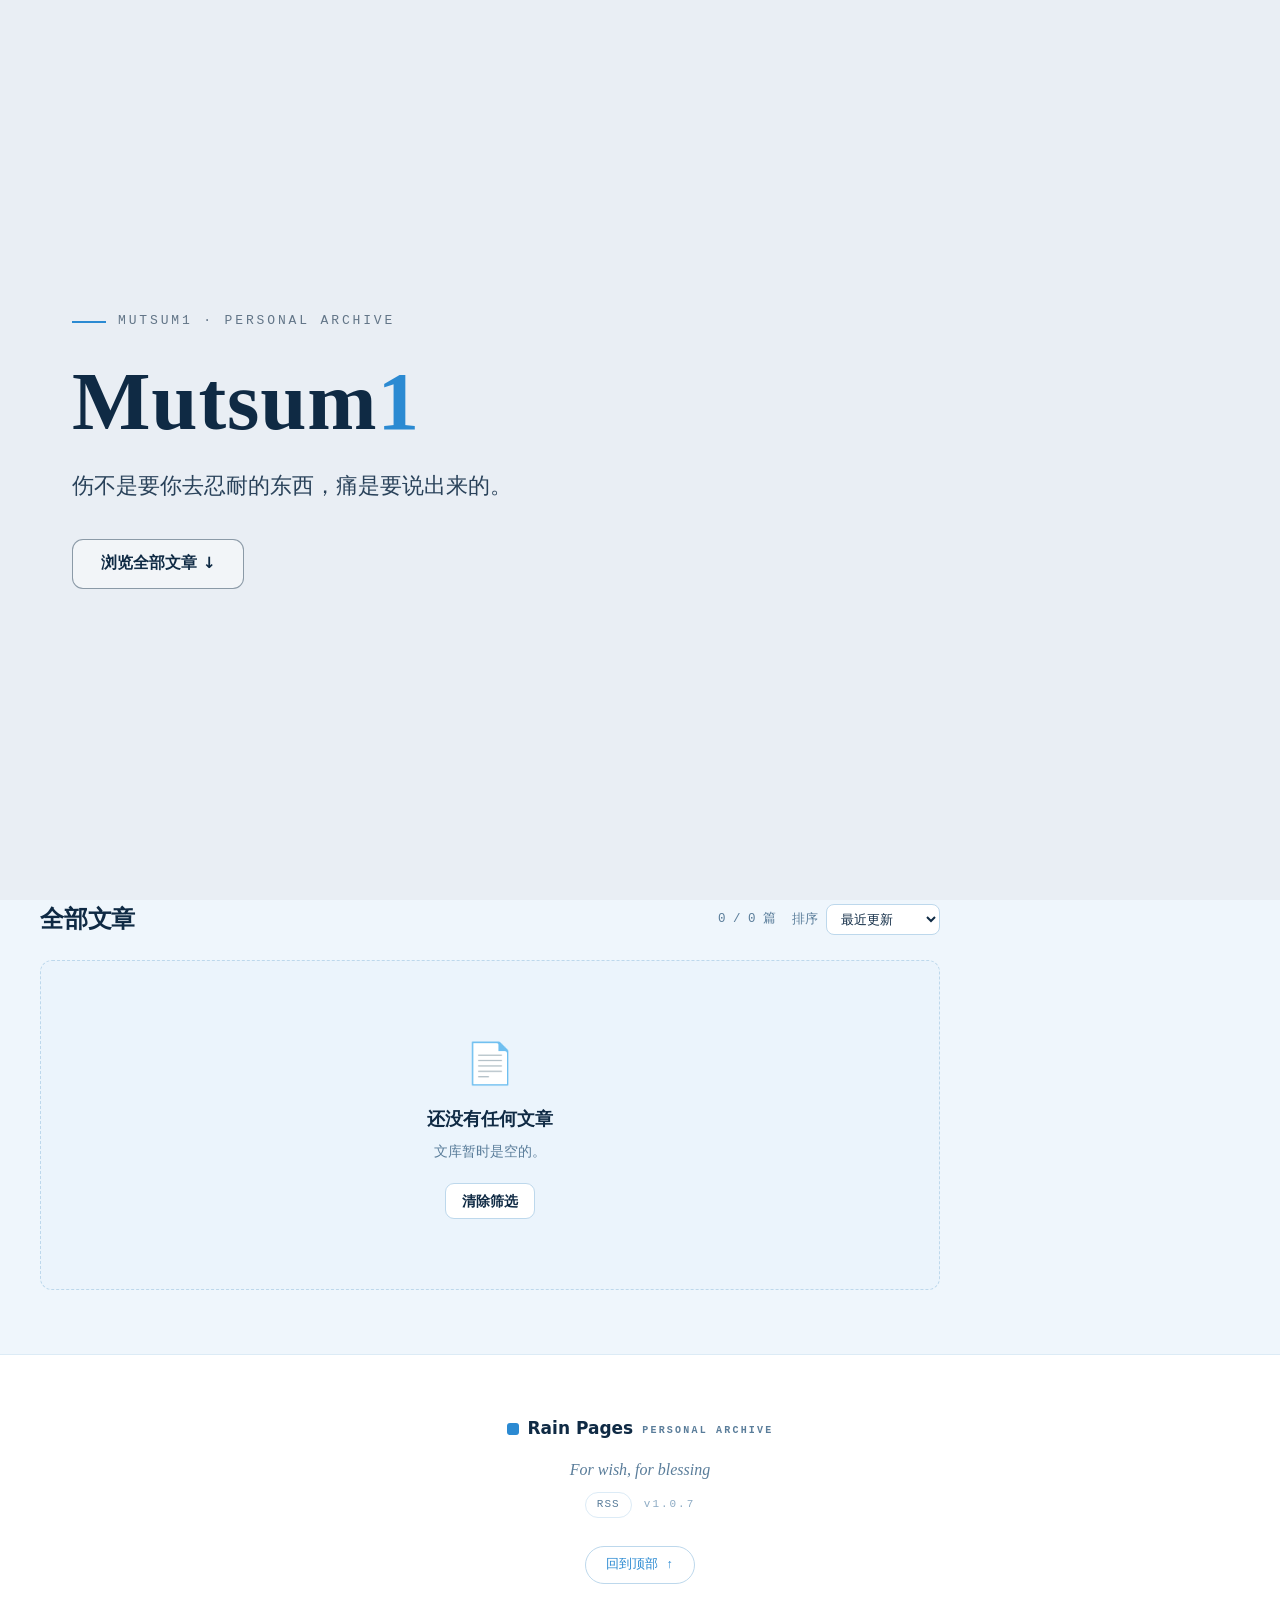
==== commit 65e0a216: "更新：顶栏滑出逻辑更改为下滑弹出、上滑收回" ====
--- a/index.html
+++ b/index.html
@@ -14,7 +14,7 @@
   <link rel="alternate" type="application/rss+xml" title="Rain Pages · RSS" href="feed.xml" />
   <!-- 静态资源带版本参数：每次升级版本时，把下面两处 ?v= 与 script.js 中的 APP_VERSION 一起改成新版本号，
        浏览器就会把 styles.css / script.js 当作新地址重新下载，避免旧缓存。 -->
-  <link rel="stylesheet" href="styles.css?v=1.0.6" />
+  <link rel="stylesheet" href="styles.css?v=1.0.7" />
 </head>
 <body class="topbar-fixed">
 
@@ -147,6 +147,6 @@
   </div>
 
   <noscript><p style="padding:24px;text-align:center">Rain Pages 需要启用 JavaScript 才能运行。</p></noscript>
-  <script src="script.js?v=1.0.6"></script>
+  <script src="script.js?v=1.0.7"></script>
 </body>
 </html>
--- a/styles.css
+++ b/styles.css
@@ -23,7 +23,7 @@
   --main-pad-y: 30px;
   --main-pad-x: 40px;
   /* 首页顶部背景图：修改下面这行路径即可替换（当前使用 src/shiki.jpg）；?v= 与站点版本号同步，用于缓存刷新 */
-  --hero-img: url('src/shiki.jpg?v=1.0.6');
+  --hero-img: url('src/shiki.jpg?v=1.0.7');
   --radius: 12px;
   --shadow: 0 1px 2px rgba(15, 42, 68, .05), 0 4px 14px rgba(15, 42, 68, .04);
 }
@@ -116,8 +116,9 @@
 
 /* ============ 顶栏 ============ */
 
-/* --tb-progress 由 script.js 随滚动驱动：
-   页面顶部为 0（顶栏隐藏），下滑时渐进浮现（不透明度、背景、位移同步过渡） */
+/* --tb-progress 由 script.js 按滚动方向在 0/1 间切换：
+   页面顶部为 0（顶栏隐藏），下滑即 1（完整弹出），上滑回 0（收回）；
+   滑入滑出由下面的 transition 平滑过渡 */
 .topbar {
   position: sticky;
   top: 0;
@@ -134,6 +135,7 @@
   background: color-mix(in srgb, var(--panel) calc(var(--tb-progress) * 100%), transparent);
   border-bottom: 1px solid var(--line);
   border-bottom-color: color-mix(in srgb, var(--line) calc(var(--tb-progress) * 100%), transparent);
+  transition: opacity .28s ease, transform .28s ease, background-color .28s ease, border-color .28s ease;
 }
 
 /* 首页（列表视图）：顶栏不占布局位置，让 Hero 从页面最顶端铺满整屏 */
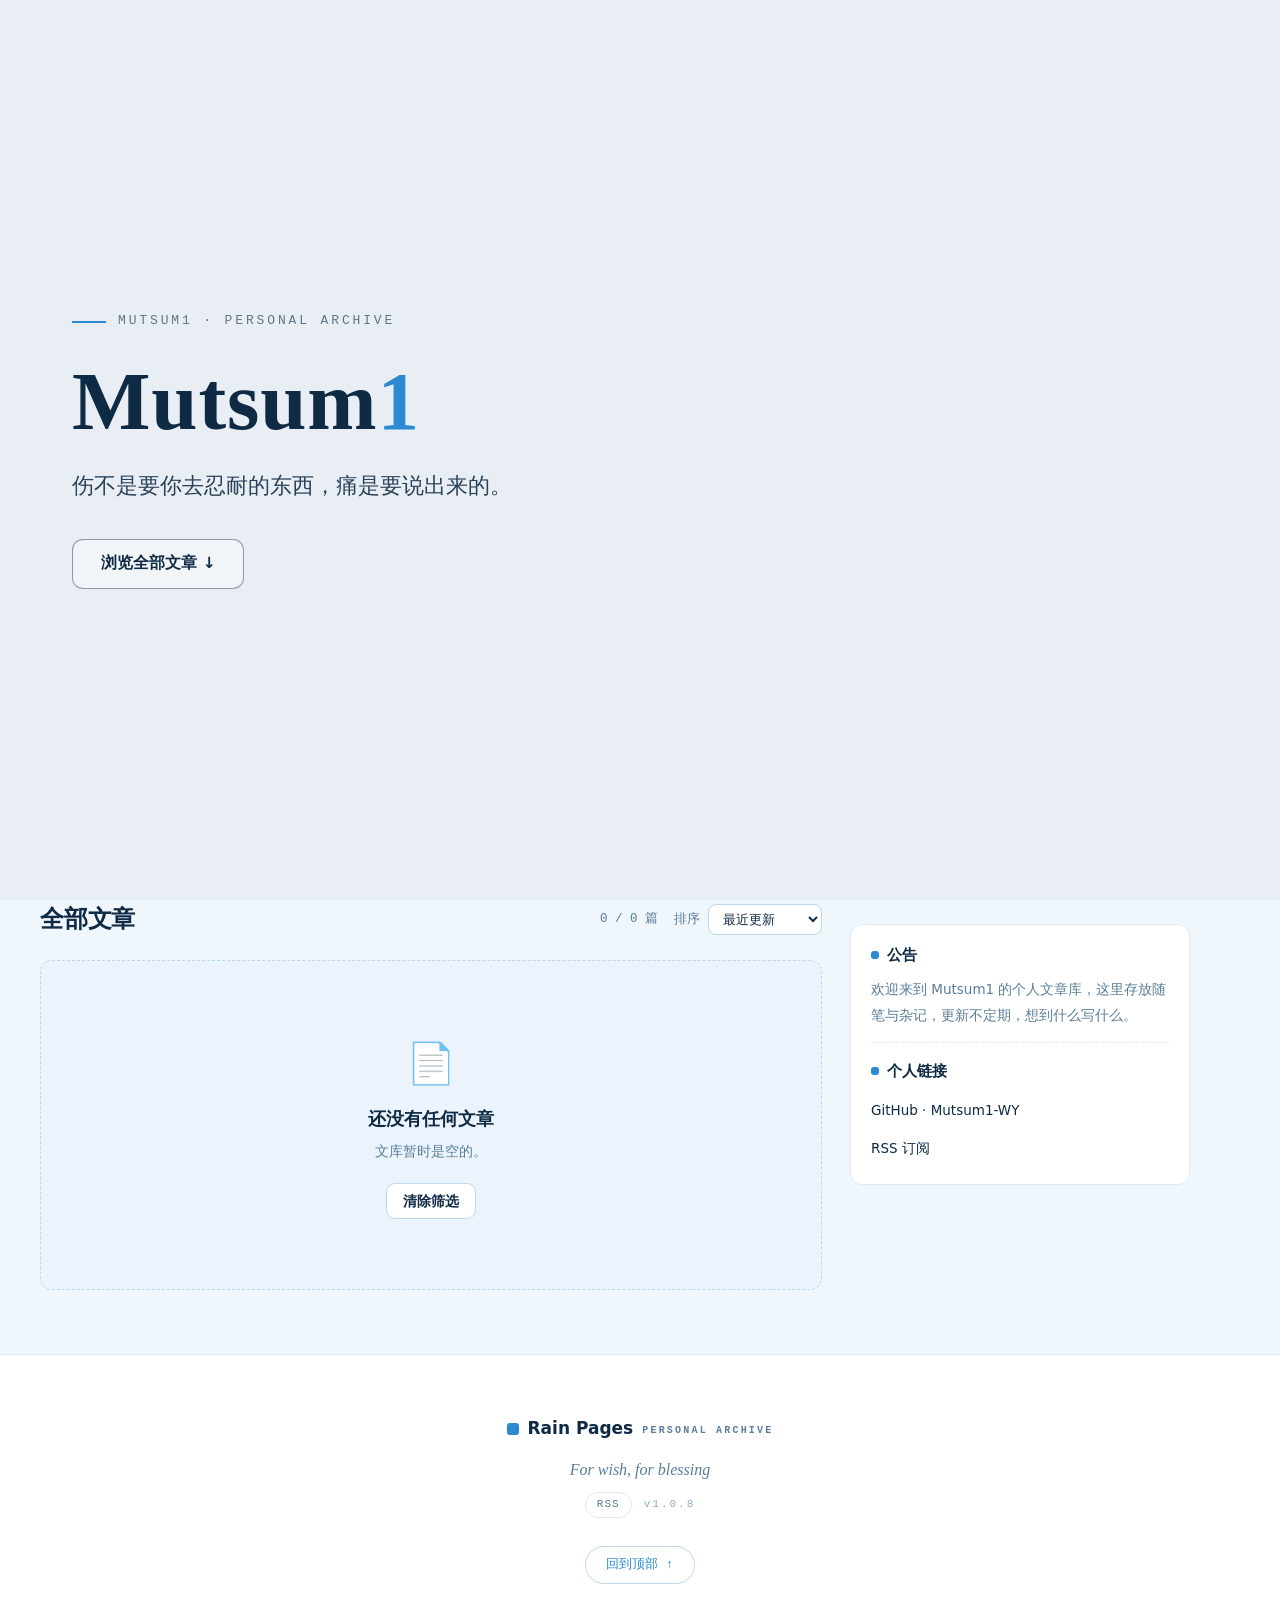
==== commit c1cb7b0b: "更新：首页新增公告与个人链接卡片" ====
--- a/index.html
+++ b/index.html
@@ -14,7 +14,7 @@
   <link rel="alternate" type="application/rss+xml" title="Rain Pages · RSS" href="feed.xml" />
   <!-- 静态资源带版本参数：每次升级版本时，把下面两处 ?v= 与 script.js 中的 APP_VERSION 一起改成新版本号，
        浏览器就会把 styles.css / script.js 当作新地址重新下载，避免旧缓存。 -->
-  <link rel="stylesheet" href="styles.css?v=1.0.7" />
+  <link rel="stylesheet" href="styles.css?v=1.0.8" />
 </head>
 <body class="topbar-fixed">
 
@@ -81,28 +81,49 @@
           </section>
         </div>
 
-        <div class="list-head">
-          <h1 id="listTitle">全部文章</h1>
-          <div class="list-head-right">
-            <span class="list-count" id="listCount"></span>
-            <label class="sort-select">排序
-              <select id="sortSelect" aria-label="文章排序">
-                <option value="updated">最近更新</option>
-                <option value="created">最新创建</option>
-                <option value="oldest">最早创建</option>
-                <option value="title">按标题</option>
-              </select>
-            </label>
+        <div class="list-row">
+          <div class="list-col">
+            <div class="list-head">
+              <h1 id="listTitle">全部文章</h1>
+              <div class="list-head-right">
+                <span class="list-count" id="listCount"></span>
+                <label class="sort-select">排序
+                  <select id="sortSelect" aria-label="文章排序">
+                    <option value="updated">最近更新</option>
+                    <option value="created">最新创建</option>
+                    <option value="oldest">最早创建</option>
+                    <option value="title">按标题</option>
+                  </select>
+                </label>
+              </div>
+            </div>
+            <div class="article-grid" id="articleGrid"></div>
+
+            <!-- 空状态 -->
+            <div class="empty-state" id="emptyState" hidden>
+              <div class="empty-icon" aria-hidden="true">📄</div>
+              <h2 id="emptyTitle">还没有任何文章</h2>
+              <p id="emptyText"></p>
+              <button class="btn ghost" id="clearFilterBtn" type="button" hidden>清除筛选</button>
+            </div>
           </div>
-        </div>
-        <div class="article-grid" id="articleGrid"></div>
 
-        <!-- 空状态 -->
-        <div class="empty-state" id="emptyState" hidden>
-          <div class="empty-icon" aria-hidden="true">📄</div>
-          <h2 id="emptyTitle">还没有任何文章</h2>
-          <p id="emptyText"></p>
-          <button class="btn ghost" id="clearFilterBtn" type="button" hidden>清除筛选</button>
+          <!-- 右侧信息栏：公告 + 个人链接 合并在一张卡片（直接改下面的文字即可） -->
+          <aside class="side-col">
+            <section class="side-card">
+              <div class="side-block">
+                <h2>公告</h2>
+                <p class="side-text">欢迎来到 Mutsum1 的个人文章库，这里存放随笔与杂记，更新不定期，想到什么写什么。</p>
+              </div>
+              <div class="side-block">
+                <h2>个人链接</h2>
+                <ul class="side-links">
+                  <li><a href="https://github.com/Mutsum1-WY" target="_blank" rel="noopener noreferrer">GitHub · Mutsum1-WY</a></li>
+                  <li><a href="feed.xml" target="_blank" rel="noopener">RSS 订阅</a></li>
+                </ul>
+              </div>
+            </section>
+          </aside>
         </div>
 
         <!-- 主页底部区块 -->
@@ -147,6 +168,6 @@
   </div>
 
   <noscript><p style="padding:24px;text-align:center">Rain Pages 需要启用 JavaScript 才能运行。</p></noscript>
-  <script src="script.js?v=1.0.7"></script>
+  <script src="script.js?v=1.0.8"></script>
 </body>
 </html>
--- a/styles.css
+++ b/styles.css
@@ -23,7 +23,7 @@
   --main-pad-y: 30px;
   --main-pad-x: 40px;
   /* 首页顶部背景图：修改下面这行路径即可替换（当前使用 src/shiki.jpg）；?v= 与站点版本号同步，用于缓存刷新 */
-  --hero-img: url('src/shiki.jpg?v=1.0.7');
+  --hero-img: url('src/shiki.jpg?v=1.0.8');
   --radius: 12px;
   --shadow: 0 1px 2px rgba(15, 42, 68, .05), 0 4px 14px rgba(15, 42, 68, .04);
 }
@@ -557,13 +557,96 @@
   margin-bottom: 22px;
 }
 
-/* 文章区域：左侧 3/4 宽，右侧留白 */
+/* 文章区域：文章列 + 右侧信息栏 */
+.list-row {
+  width: 100%;
+  max-width: 1150px;
+  display: flex;
+  align-items: flex-start;
+  gap: 28px;
+}
+
+.list-col { flex: 1; min-width: 0; }
+
 .list-head,
 .article-grid,
-.empty-state {
-  width: 75%;
-  max-width: 1000px;
-}
+.empty-state { width: 100%; }
+
+/* 右侧信息栏：公告 + 个人链接 合并一张卡片 */
+.side-col {
+  flex: none;
+  width: 340px;
+  margin-top: 24px;          /* 与上方边界留出间隙 */
+  position: sticky;
+  top: 96px;                 /* 顶栏弹出时也在其下方（含顶部间隙） */
+}
+
+.side-card {
+  background: var(--panel);
+  border: 1px solid var(--line);
+  border-radius: var(--radius);
+  padding: 18px 20px;
+}
+
+.side-card h2 {
+  display: flex;
+  align-items: center;
+  gap: 8px;
+  margin: 0 0 10px;
+  font-size: 15px;
+  font-weight: 800;
+  letter-spacing: -.01em;
+}
+
+.side-card h2::before {
+  content: '';
+  width: 8px;
+  height: 8px;
+  border-radius: 3px;
+  background: var(--accent);
+  flex: none;
+}
+
+/* 卡片内分区：公告 / 个人链接，虚线分隔 */
+.side-block + .side-block {
+  margin-top: 14px;
+  padding-top: 16px;
+  border-top: 1px dashed var(--line);
+}
+
+.side-text {
+  margin: 0;
+  font-size: 13.5px;
+  line-height: 1.9;
+  color: var(--muted);
+}
+
+.side-links {
+  list-style: none;
+  margin: 0;
+  padding: 0;
+  display: flex;
+  flex-direction: column;
+  gap: 2px;
+}
+
+.side-links a {
+  display: flex;
+  align-items: center;
+  gap: 8px;
+  padding: 7px 10px;
+  margin: 0 -10px;
+  border-radius: 8px;
+  font-size: 13.5px;
+  color: var(--ink);
+  text-decoration: none;
+  overflow: hidden;
+  text-overflow: ellipsis;
+  white-space: nowrap;
+  transition: background .12s, color .12s;
+}
+
+.side-links a:hover { background: var(--accent-soft); color: var(--accent); }
 
 .list-head h1 {
   margin: 0;
@@ -996,10 +1079,9 @@
   .topbar { gap: 12px; padding: 0 14px; }
   .brand-sub { display: none; }
 
-  /* 窄屏恢复全宽 */
-  .list-head,
-  .article-grid,
-  .empty-state { width: 100%; }
+  /* 窄屏：文章区全宽，信息栏（单卡片）移到文章下方 */
+  .list-row { flex-direction: column; }
+  .side-col { width: 100%; margin-top: 0; position: static; }
 
   .article-row { flex-direction: column; gap: 12px; }
   .row-side { flex-direction: row; align-items: center; justify-content: space-between; width: 100%; }
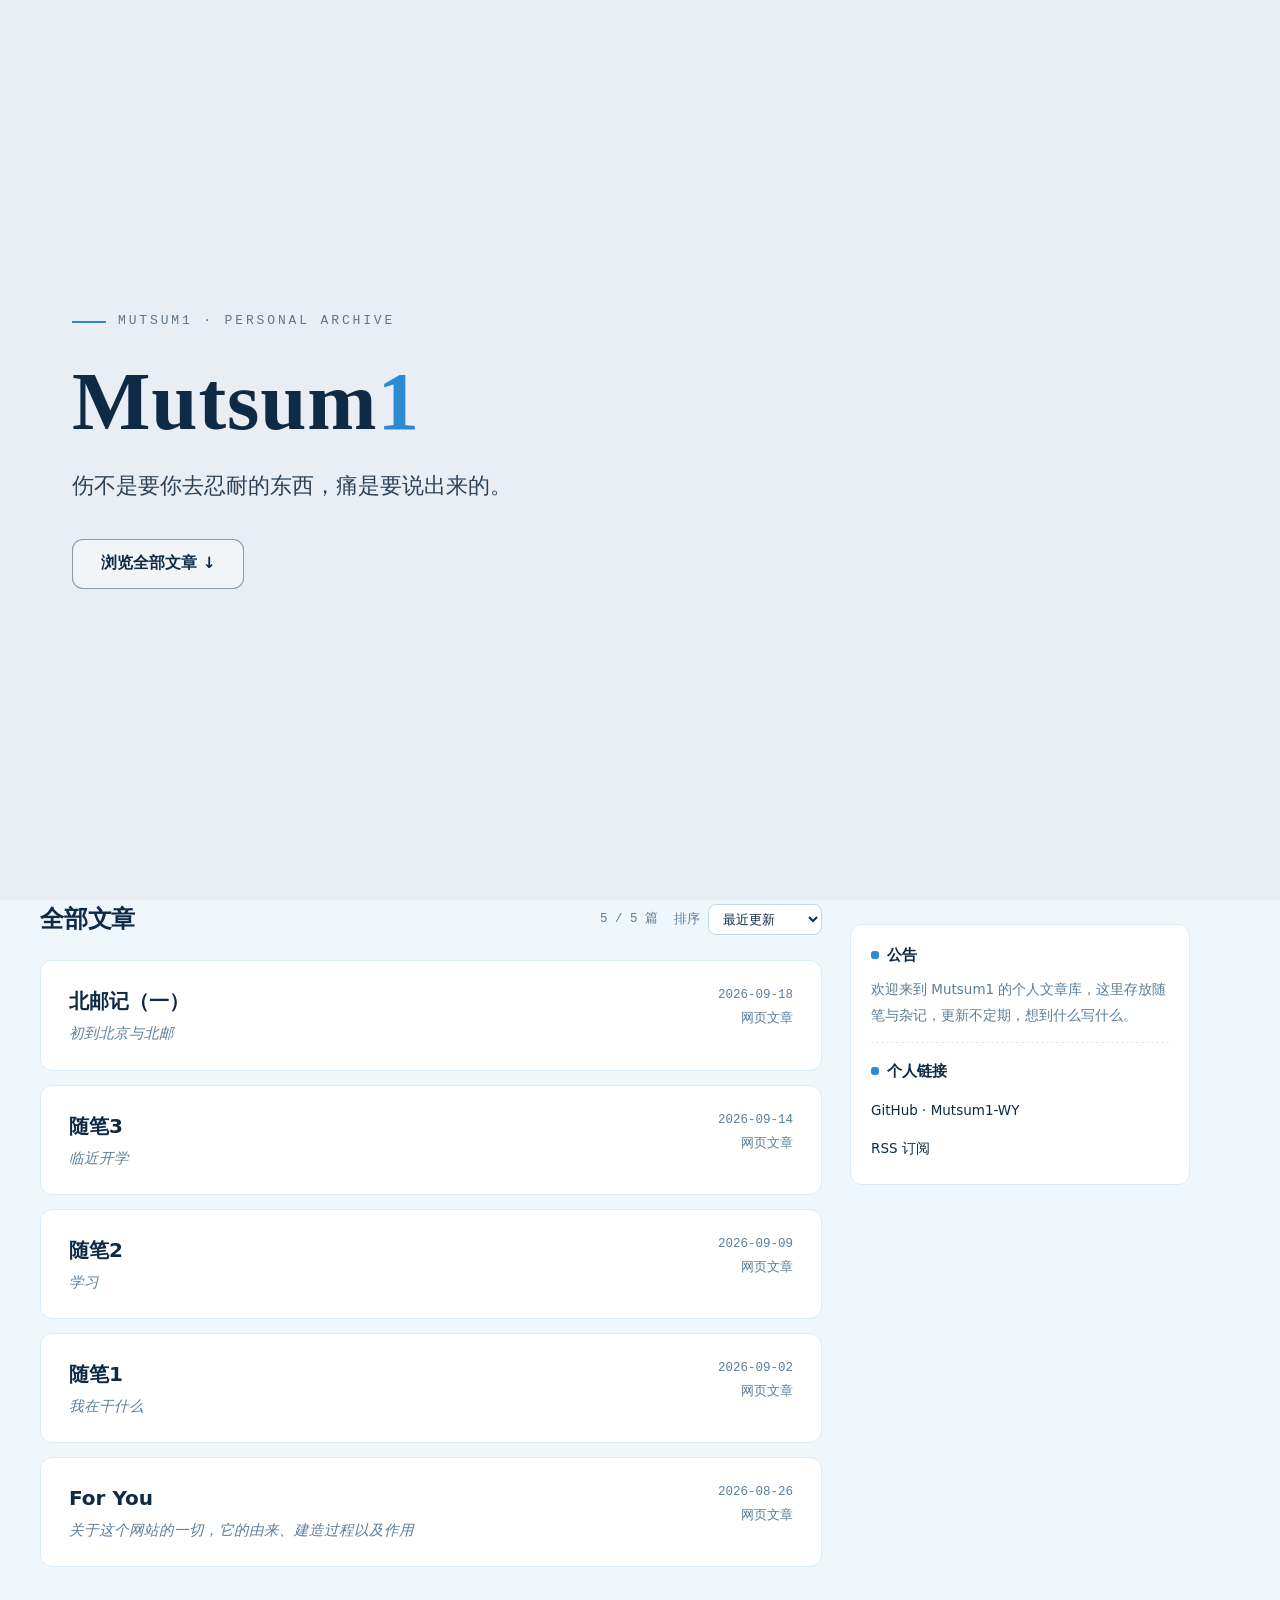
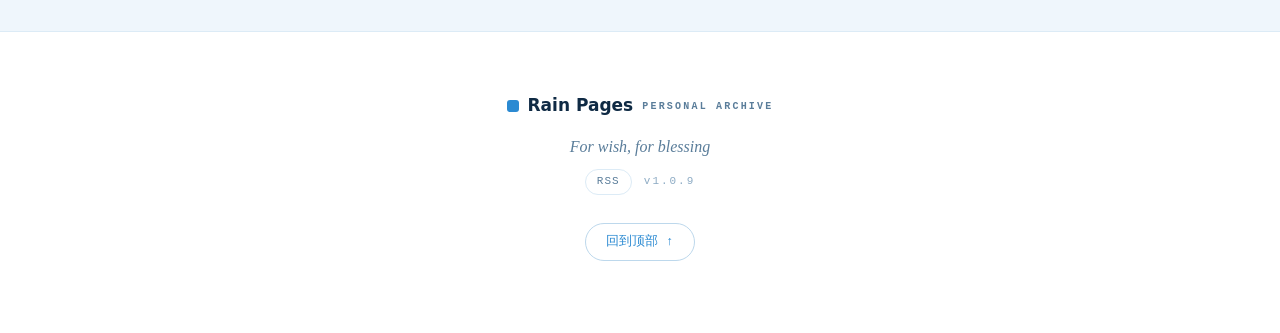
==== commit 1c5b1a63: "更新：新增北邮记（一），文章段落增加首行缩进" ====
--- a/index.html
+++ b/index.html
@@ -14,7 +14,7 @@
   <link rel="alternate" type="application/rss+xml" title="Rain Pages · RSS" href="feed.xml" />
   <!-- 静态资源带版本参数：每次升级版本时，把下面两处 ?v= 与 script.js 中的 APP_VERSION 一起改成新版本号，
        浏览器就会把 styles.css / script.js 当作新地址重新下载，避免旧缓存。 -->
-  <link rel="stylesheet" href="styles.css?v=1.0.8" />
+  <link rel="stylesheet" href="styles.css?v=1.0.9" />
 </head>
 <body class="topbar-fixed">
 
@@ -168,6 +168,6 @@
   </div>
 
   <noscript><p style="padding:24px;text-align:center">Rain Pages 需要启用 JavaScript 才能运行。</p></noscript>
-  <script src="script.js?v=1.0.8"></script>
+  <script src="script.js?v=1.0.9"></script>
 </body>
 </html>
--- a/styles.css
+++ b/styles.css
@@ -23,7 +23,7 @@
   --main-pad-y: 30px;
   --main-pad-x: 40px;
   /* 首页顶部背景图：修改下面这行路径即可替换（当前使用 src/shiki.jpg）；?v= 与站点版本号同步，用于缓存刷新 */
-  --hero-img: url('src/shiki.jpg?v=1.0.8');
+  --hero-img: url('src/shiki.jpg?v=1.0.9');
   --radius: 12px;
   --shadow: 0 1px 2px rgba(15, 42, 68, .05), 0 4px 14px rgba(15, 42, 68, .04);
 }
@@ -973,7 +973,7 @@
 
 .markdown-body > :first-child { margin-top: 0; }
 
-.markdown-body p { margin: 0 0 1.1em; }
+.markdown-body p { margin: 0 0 1.1em; text-indent: 2em; }
 
 .markdown-body h1,
 .markdown-body h2,
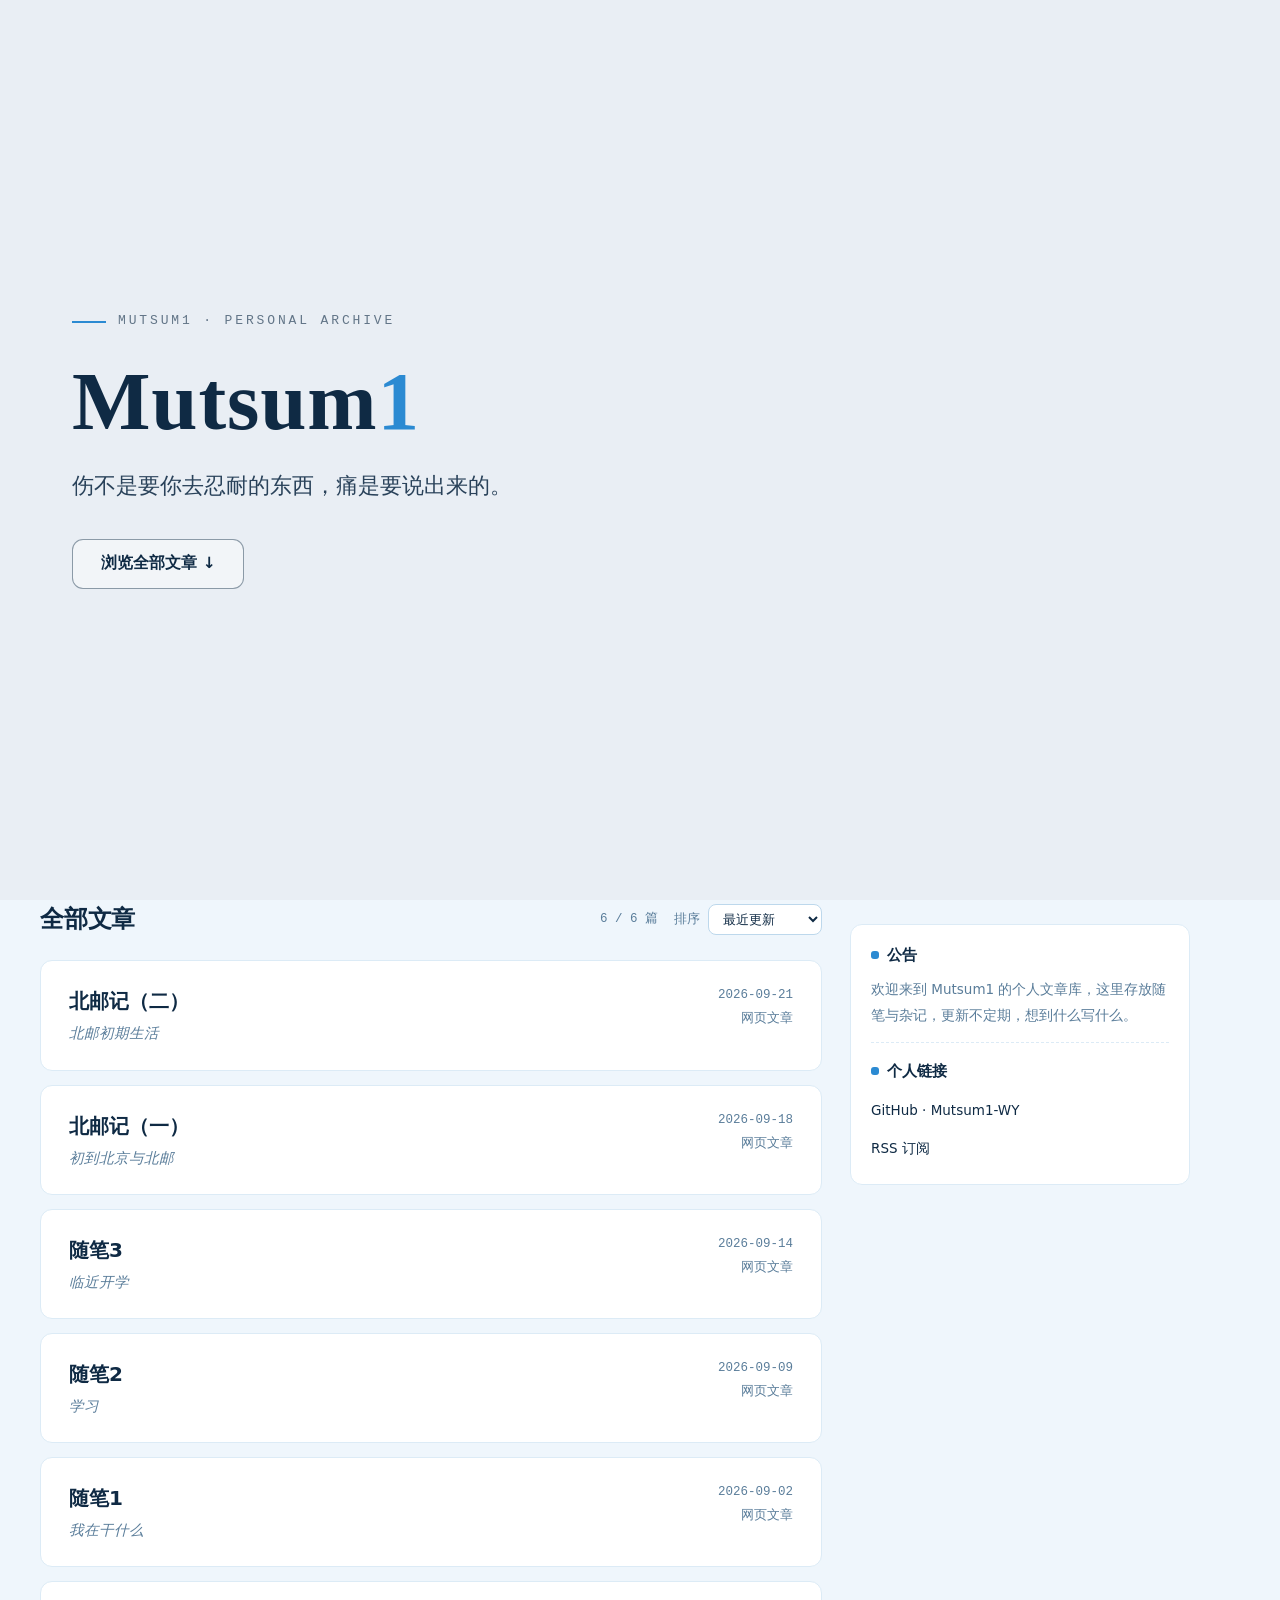
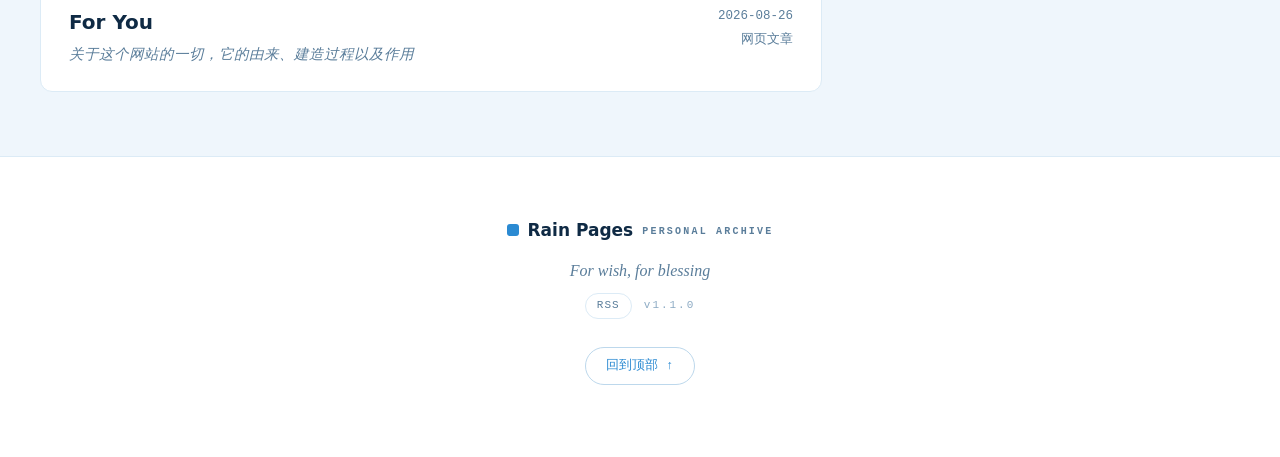
==== commit 0ec944a8: "更新北邮记（二）" ====
--- a/index.html
+++ b/index.html
@@ -14,7 +14,7 @@
   <link rel="alternate" type="application/rss+xml" title="Rain Pages · RSS" href="feed.xml" />
   <!-- 静态资源带版本参数：每次升级版本时，把下面两处 ?v= 与 script.js 中的 APP_VERSION 一起改成新版本号，
        浏览器就会把 styles.css / script.js 当作新地址重新下载，避免旧缓存。 -->
-  <link rel="stylesheet" href="styles.css?v=1.0.9" />
+  <link rel="stylesheet" href="styles.css?v=1.1.0" />
 </head>
 <body class="topbar-fixed">
 
@@ -168,6 +168,6 @@
   </div>
 
   <noscript><p style="padding:24px;text-align:center">Rain Pages 需要启用 JavaScript 才能运行。</p></noscript>
-  <script src="script.js?v=1.0.9"></script>
+  <script src="script.js?v=1.1.0"></script>
 </body>
 </html>
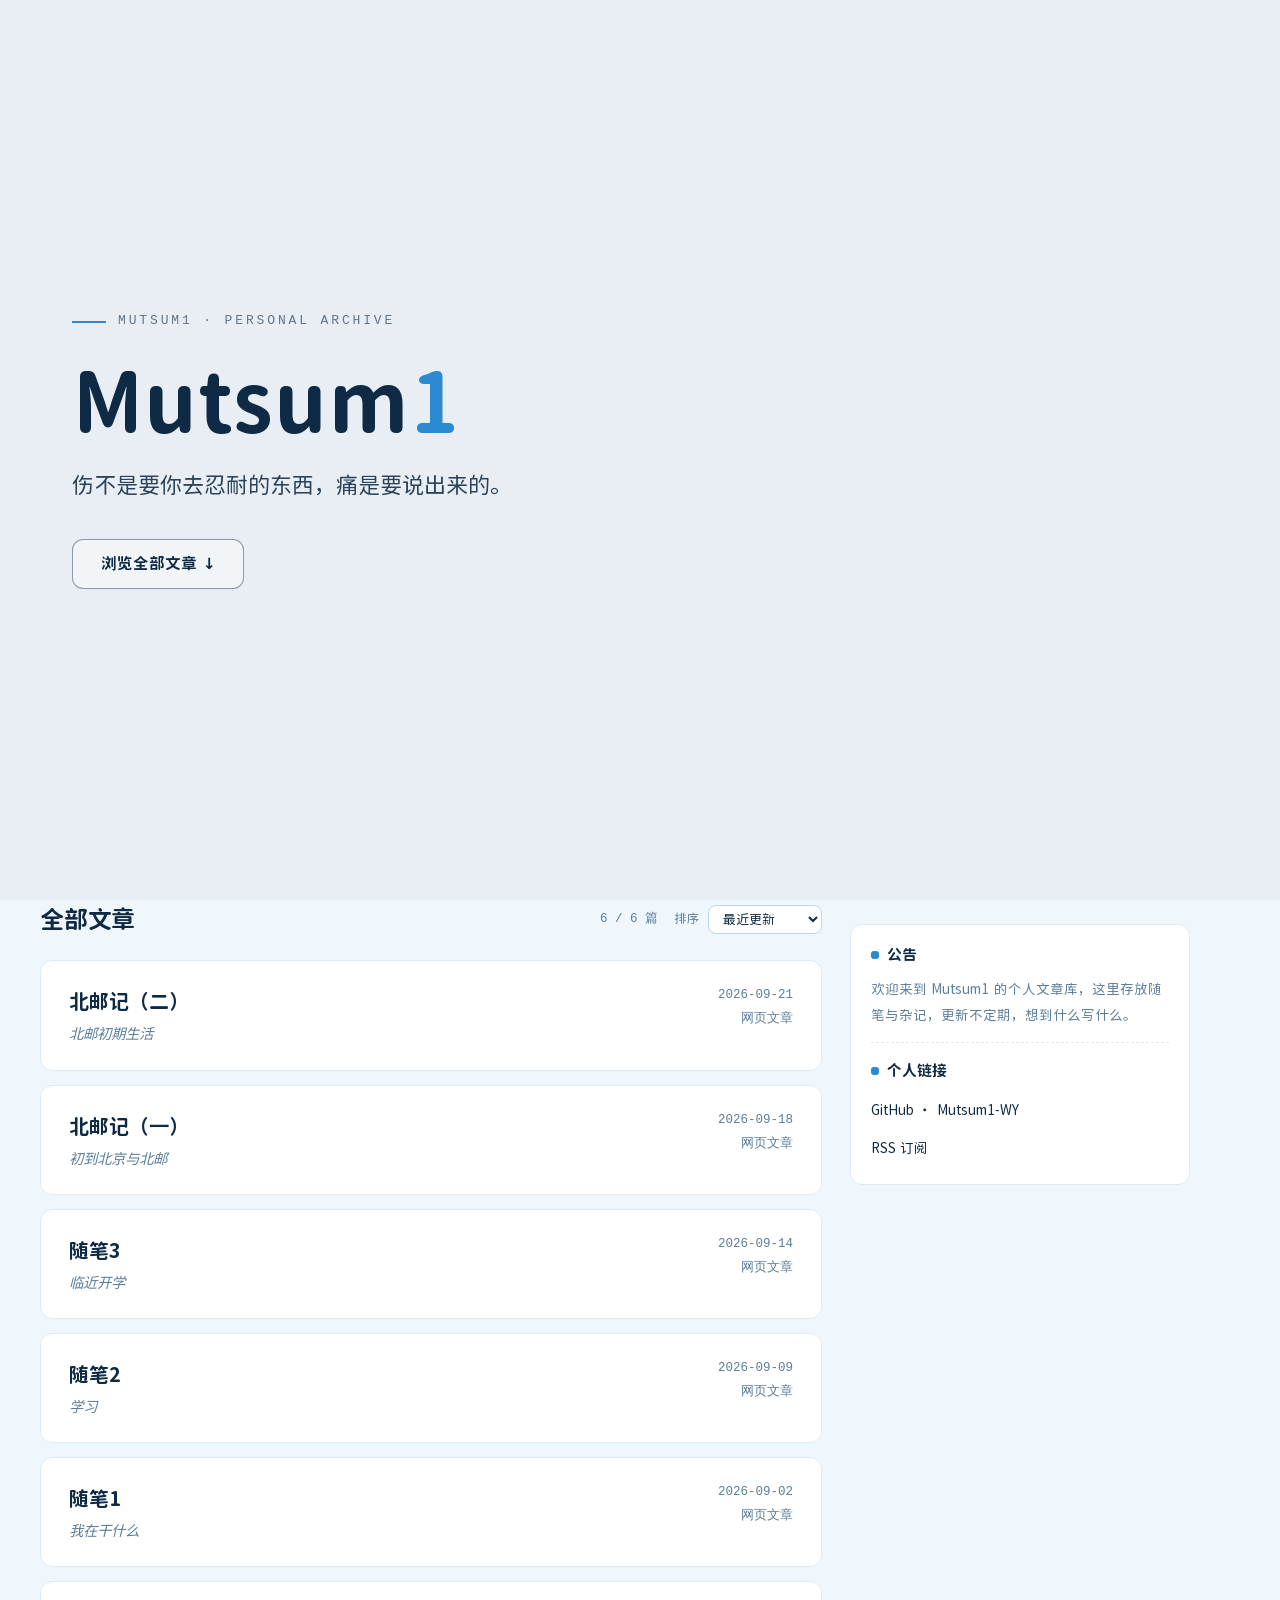
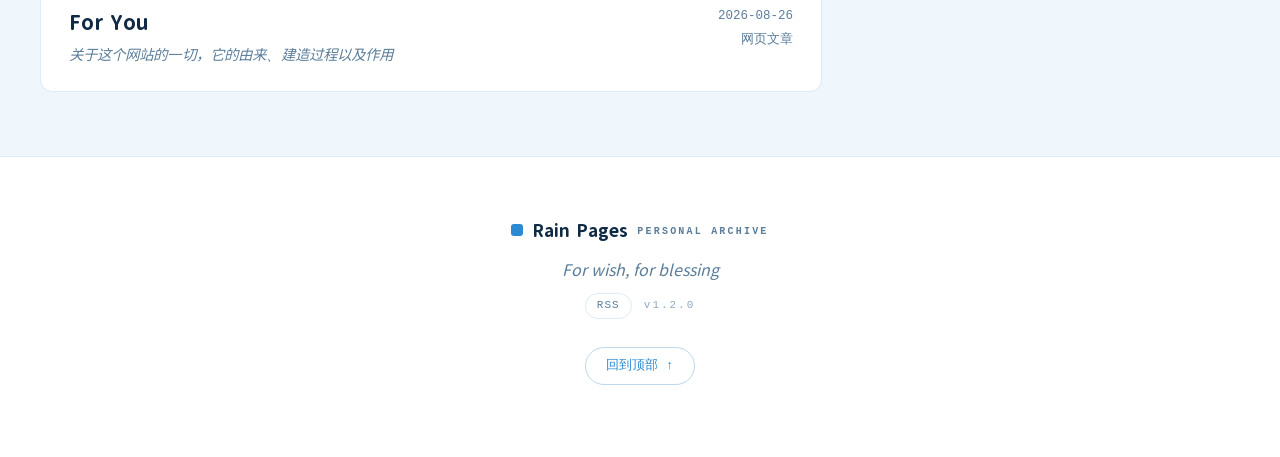
==== commit 19ee3ff6: "大更新" ====
--- a/index.html
+++ b/index.html
@@ -14,7 +14,9 @@
   <link rel="alternate" type="application/rss+xml" title="Rain Pages · RSS" href="feed.xml" />
   <!-- 静态资源带版本参数：每次升级版本时，把下面两处 ?v= 与 script.js 中的 APP_VERSION 一起改成新版本号，
        浏览器就会把 styles.css / script.js 当作新地址重新下载，避免旧缓存。 -->
-  <link rel="stylesheet" href="styles.css?v=1.1.0" />
+  <link rel="stylesheet" href="styles.css?v=1.2.0" />
+  <!-- 圆润字体（Chill 圆体，本地自托管，随 styles.css 一起生效） -->
+  <link rel="stylesheet" href="src/fonts.css?v=1.2.0" />
 </head>
 <body class="topbar-fixed">
 
@@ -168,6 +170,6 @@
   </div>
 
   <noscript><p style="padding:24px;text-align:center">Rain Pages 需要启用 JavaScript 才能运行。</p></noscript>
-  <script src="script.js?v=1.1.0"></script>
+  <script src="script.js?v=1.2.0"></script>
 </body>
 </html>
--- a/styles.css
+++ b/styles.css
@@ -16,14 +16,19 @@
   --accent-strong: #1a6aa8;
   --accent-soft: #e3f1fc;
   --mono-bg: #ebf4fb;
-  --sans: system-ui, -apple-system, "Segoe UI", "PingFang SC", "Hiragino Sans GB", "Microsoft YaHei", "Noto Sans SC", sans-serif;
-  --serif: Georgia, "Noto Serif SC", "Songti SC", "STSong", SimSun, serif;
+  /* 圆润字体：Chill 圆体（寒蝉半圆体，SIL OFL，随站点本地分发，见 src/fonts.css）
+     放在最前面 —— 界面文字、标题、英文数字全部使用圆体；
+     末尾保留 "Segoe UI Emoji" 等系统字体，用于 📄🤓 这类圆体不含的字符。 */
+  --sans: "Chill Round Gothic", system-ui, -apple-system, "Segoe UI", "PingFang SC", "Hiragino Sans GB", "Microsoft YaHei", "Noto Sans SC", "Segoe UI Emoji", "Apple Color Emoji", sans-serif;
+  /* 正文（.markdown-body / .row-sub / .footer-desc）保持衬线阅读风，
+     只是把中文衬线也指向圆体，让嵌在正文里的英文数字同样圆润。 */
+  --serif: Georgia, "Chill Round Gothic", "Noto Serif SC", "Songti SC", "STSong", SimSun, serif;
   --mono: ui-monospace, "Cascadia Code", "JetBrains Mono", Consolas, "Courier New", monospace;
   --topbar-h: 58px;
   --main-pad-y: 30px;
   --main-pad-x: 40px;
   /* 首页顶部背景图：修改下面这行路径即可替换（当前使用 src/shiki.jpg）；?v= 与站点版本号同步，用于缓存刷新 */
-  --hero-img: url('src/shiki.jpg?v=1.0.9');
+  --hero-img: url('src/shiki.jpg?v=1.2.0');
   --radius: 12px;
   --shadow: 0 1px 2px rgba(15, 42, 68, .05), 0 4px 14px rgba(15, 42, 68, .04);
 }
--- a/src/fonts.css
+++ b/src/fonts.css
@@ -0,0 +1,658 @@
+/* ============================================================
+   Rain Pages · 圆润字体（Chill 圆体 / 寒蝉半圆体）
+
+   字体作者：Warren2060，基于思源黑体圆角化改造，
+   授权：SIL Open Font License 1.1（可自由使用、修改、随站点分发）。
+   来源：https://github.com/Warren2060/ChillRoundGothic
+
+   这里按 Unicode 区段切成多个 woff2 子集：浏览器只会下载
+   当前页面真正用到的那几段（unicode-range 机制），
+   因此整站字体约 9 MB，单个页面通常只下载 300–900 KB。
+
+   新增文章若出现生僻字（CJK 扩展 B 区及以后），会回落到系统字体，
+   属于预期行为。
+============================================================ */
+
+/* ---- 常规 font-weight: 400 · 40 段 · 4.42 MB ---- */
+@font-face {
+  font-family: 'Chill Round Gothic';
+  font-style: normal;
+  font-weight: 400;
+  font-display: swap;
+  src: url('fonts/chillround-gothic/chillround-regular-01.woff2?v=1.2.0') format('woff2');
+  unicode-range: U+20-7E;
+}
+@font-face {
+  font-family: 'Chill Round Gothic';
+  font-style: normal;
+  font-weight: 400;
+  font-display: swap;
+  src: url('fonts/chillround-gothic/chillround-regular-02.woff2?v=1.2.0') format('woff2');
+  unicode-range: U+A0-103,U+110-113,U+11A-11B,U+128-12B,U+143-144,U+147-148,U+14C-14F,U+152-153,U+168-16D,U+192,U+1A0-1A1,U+1AF-1B0,U+1CD-1DC,U+1F8-1F9,U+251,U+261,U+2BB,U+2C7,U+2C9-2CB,U+2D9,U+2EA-2EB;
+}
+@font-face {
+  font-family: 'Chill Round Gothic';
+  font-style: normal;
+  font-weight: 400;
+  font-display: swap;
+  src: url('fonts/chillround-gothic/chillround-regular-03.woff2?v=1.2.0') format('woff2');
+  unicode-range: U+2002-2003,U+2010-2016,U+2018-201A,U+201C-201E,U+2020-2022,U+2025-2027,U+2030,U+2032-2033,U+2035,U+2039-203C,U+2042,U+2047-2049,U+2051,U+2E3A-2E3B;
+}
+@font-face {
+  font-family: 'Chill Round Gothic';
+  font-style: normal;
+  font-weight: 400;
+  font-display: swap;
+  src: url('fonts/chillround-gothic/chillround-regular-04.woff2?v=1.2.0') format('woff2');
+  unicode-range: U+3001-3030,U+3033-303F,U+3041-3096,U+3099-30FF,U+31C0-31E3,U+FF01-FF3F,U+FF41-FF5D,U+FF5F-FF9F,U+FFA1-FFBE,U+FFC2-FFC7,U+FFCA-FFCF,U+FFD2-FFD7,U+FFDA-FFDC,U+FFE0-FFE6,U+FFE8-FFEE;
+}
+@font-face {
+  font-family: 'Chill Round Gothic';
+  font-style: normal;
+  font-weight: 400;
+  font-display: swap;
+  src: url('fonts/chillround-gothic/chillround-regular-05.woff2?v=1.2.0') format('woff2');
+  unicode-range: U+4E00-5057;
+}
+@font-face {
+  font-family: 'Chill Round Gothic';
+  font-style: normal;
+  font-weight: 400;
+  font-display: swap;
+  src: url('fonts/chillround-gothic/chillround-regular-06.woff2?v=1.2.0') format('woff2');
+  unicode-range: U+5058-52AF;
+}
+@font-face {
+  font-family: 'Chill Round Gothic';
+  font-style: normal;
+  font-weight: 400;
+  font-display: swap;
+  src: url('fonts/chillround-gothic/chillround-regular-07.woff2?v=1.2.0') format('woff2');
+  unicode-range: U+52B0-5507;
+}
+@font-face {
+  font-family: 'Chill Round Gothic';
+  font-style: normal;
+  font-weight: 400;
+  font-display: swap;
+  src: url('fonts/chillround-gothic/chillround-regular-08.woff2?v=1.2.0') format('woff2');
+  unicode-range: U+5508-575F;
+}
+@font-face {
+  font-family: 'Chill Round Gothic';
+  font-style: normal;
+  font-weight: 400;
+  font-display: swap;
+  src: url('fonts/chillround-gothic/chillround-regular-09.woff2?v=1.2.0') format('woff2');
+  unicode-range: U+5760-59B7;
+}
+@font-face {
+  font-family: 'Chill Round Gothic';
+  font-style: normal;
+  font-weight: 400;
+  font-display: swap;
+  src: url('fonts/chillround-gothic/chillround-regular-10.woff2?v=1.2.0') format('woff2');
+  unicode-range: U+59B8-5C0F;
+}
+@font-face {
+  font-family: 'Chill Round Gothic';
+  font-style: normal;
+  font-weight: 400;
+  font-display: swap;
+  src: url('fonts/chillround-gothic/chillround-regular-11.woff2?v=1.2.0') format('woff2');
+  unicode-range: U+5C10-5E67;
+}
+@font-face {
+  font-family: 'Chill Round Gothic';
+  font-style: normal;
+  font-weight: 400;
+  font-display: swap;
+  src: url('fonts/chillround-gothic/chillround-regular-12.woff2?v=1.2.0') format('woff2');
+  unicode-range: U+5E68-60BF;
+}
+@font-face {
+  font-family: 'Chill Round Gothic';
+  font-style: normal;
+  font-weight: 400;
+  font-display: swap;
+  src: url('fonts/chillround-gothic/chillround-regular-13.woff2?v=1.2.0') format('woff2');
+  unicode-range: U+60C0-6317;
+}
+@font-face {
+  font-family: 'Chill Round Gothic';
+  font-style: normal;
+  font-weight: 400;
+  font-display: swap;
+  src: url('fonts/chillround-gothic/chillround-regular-14.woff2?v=1.2.0') format('woff2');
+  unicode-range: U+6318-656F;
+}
+@font-face {
+  font-family: 'Chill Round Gothic';
+  font-style: normal;
+  font-weight: 400;
+  font-display: swap;
+  src: url('fonts/chillround-gothic/chillround-regular-15.woff2?v=1.2.0') format('woff2');
+  unicode-range: U+6570-67C7;
+}
+@font-face {
+  font-family: 'Chill Round Gothic';
+  font-style: normal;
+  font-weight: 400;
+  font-display: swap;
+  src: url('fonts/chillround-gothic/chillround-regular-16.woff2?v=1.2.0') format('woff2');
+  unicode-range: U+67C8-6A1F;
+}
+@font-face {
+  font-family: 'Chill Round Gothic';
+  font-style: normal;
+  font-weight: 400;
+  font-display: swap;
+  src: url('fonts/chillround-gothic/chillround-regular-17.woff2?v=1.2.0') format('woff2');
+  unicode-range: U+6A20-6C77;
+}
+@font-face {
+  font-family: 'Chill Round Gothic';
+  font-style: normal;
+  font-weight: 400;
+  font-display: swap;
+  src: url('fonts/chillround-gothic/chillround-regular-18.woff2?v=1.2.0') format('woff2');
+  unicode-range: U+6C78-6ECF;
+}
+@font-face {
+  font-family: 'Chill Round Gothic';
+  font-style: normal;
+  font-weight: 400;
+  font-display: swap;
+  src: url('fonts/chillround-gothic/chillround-regular-19.woff2?v=1.2.0') format('woff2');
+  unicode-range: U+6ED0-7127;
+}
+@font-face {
+  font-family: 'Chill Round Gothic';
+  font-style: normal;
+  font-weight: 400;
+  font-display: swap;
+  src: url('fonts/chillround-gothic/chillround-regular-20.woff2?v=1.2.0') format('woff2');
+  unicode-range: U+7128-737F;
+}
+@font-face {
+  font-family: 'Chill Round Gothic';
+  font-style: normal;
+  font-weight: 400;
+  font-display: swap;
+  src: url('fonts/chillround-gothic/chillround-regular-21.woff2?v=1.2.0') format('woff2');
+  unicode-range: U+7380-75D7;
+}
+@font-face {
+  font-family: 'Chill Round Gothic';
+  font-style: normal;
+  font-weight: 400;
+  font-display: swap;
+  src: url('fonts/chillround-gothic/chillround-regular-22.woff2?v=1.2.0') format('woff2');
+  unicode-range: U+75D8-782F;
+}
+@font-face {
+  font-family: 'Chill Round Gothic';
+  font-style: normal;
+  font-weight: 400;
+  font-display: swap;
+  src: url('fonts/chillround-gothic/chillround-regular-23.woff2?v=1.2.0') format('woff2');
+  unicode-range: U+7830-7A87;
+}
+@font-face {
+  font-family: 'Chill Round Gothic';
+  font-style: normal;
+  font-weight: 400;
+  font-display: swap;
+  src: url('fonts/chillround-gothic/chillround-regular-24.woff2?v=1.2.0') format('woff2');
+  unicode-range: U+7A88-7CDF;
+}
+@font-face {
+  font-family: 'Chill Round Gothic';
+  font-style: normal;
+  font-weight: 400;
+  font-display: swap;
+  src: url('fonts/chillround-gothic/chillround-regular-25.woff2?v=1.2.0') format('woff2');
+  unicode-range: U+7CE0-7F37;
+}
+@font-face {
+  font-family: 'Chill Round Gothic';
+  font-style: normal;
+  font-weight: 400;
+  font-display: swap;
+  src: url('fonts/chillround-gothic/chillround-regular-26.woff2?v=1.2.0') format('woff2');
+  unicode-range: U+7F38-818F;
+}
+@font-face {
+  font-family: 'Chill Round Gothic';
+  font-style: normal;
+  font-weight: 400;
+  font-display: swap;
+  src: url('fonts/chillround-gothic/chillround-regular-27.woff2?v=1.2.0') format('woff2');
+  unicode-range: U+8190-83E7;
+}
+@font-face {
+  font-family: 'Chill Round Gothic';
+  font-style: normal;
+  font-weight: 400;
+  font-display: swap;
+  src: url('fonts/chillround-gothic/chillround-regular-28.woff2?v=1.2.0') format('woff2');
+  unicode-range: U+83E8-863F;
+}
+@font-face {
+  font-family: 'Chill Round Gothic';
+  font-style: normal;
+  font-weight: 400;
+  font-display: swap;
+  src: url('fonts/chillround-gothic/chillround-regular-29.woff2?v=1.2.0') format('woff2');
+  unicode-range: U+8640-8897;
+}
+@font-face {
+  font-family: 'Chill Round Gothic';
+  font-style: normal;
+  font-weight: 400;
+  font-display: swap;
+  src: url('fonts/chillround-gothic/chillround-regular-30.woff2?v=1.2.0') format('woff2');
+  unicode-range: U+8898-8AEF;
+}
+@font-face {
+  font-family: 'Chill Round Gothic';
+  font-style: normal;
+  font-weight: 400;
+  font-display: swap;
+  src: url('fonts/chillround-gothic/chillround-regular-31.woff2?v=1.2.0') format('woff2');
+  unicode-range: U+8AF0-8D47;
+}
+@font-face {
+  font-family: 'Chill Round Gothic';
+  font-style: normal;
+  font-weight: 400;
+  font-display: swap;
+  src: url('fonts/chillround-gothic/chillround-regular-32.woff2?v=1.2.0') format('woff2');
+  unicode-range: U+8D48-8F9F;
+}
+@font-face {
+  font-family: 'Chill Round Gothic';
+  font-style: normal;
+  font-weight: 400;
+  font-display: swap;
+  src: url('fonts/chillround-gothic/chillround-regular-33.woff2?v=1.2.0') format('woff2');
+  unicode-range: U+8FA0-91F7;
+}
+@font-face {
+  font-family: 'Chill Round Gothic';
+  font-style: normal;
+  font-weight: 400;
+  font-display: swap;
+  src: url('fonts/chillround-gothic/chillround-regular-34.woff2?v=1.2.0') format('woff2');
+  unicode-range: U+91F8-944F;
+}
+@font-face {
+  font-family: 'Chill Round Gothic';
+  font-style: normal;
+  font-weight: 400;
+  font-display: swap;
+  src: url('fonts/chillround-gothic/chillround-regular-35.woff2?v=1.2.0') format('woff2');
+  unicode-range: U+9450-96A7;
+}
+@font-face {
+  font-family: 'Chill Round Gothic';
+  font-style: normal;
+  font-weight: 400;
+  font-display: swap;
+  src: url('fonts/chillround-gothic/chillround-regular-36.woff2?v=1.2.0') format('woff2');
+  unicode-range: U+96A8-98FF;
+}
+@font-face {
+  font-family: 'Chill Round Gothic';
+  font-style: normal;
+  font-weight: 400;
+  font-display: swap;
+  src: url('fonts/chillround-gothic/chillround-regular-37.woff2?v=1.2.0') format('woff2');
+  unicode-range: U+9900-9B57;
+}
+@font-face {
+  font-family: 'Chill Round Gothic';
+  font-style: normal;
+  font-weight: 400;
+  font-display: swap;
+  src: url('fonts/chillround-gothic/chillround-regular-38.woff2?v=1.2.0') format('woff2');
+  unicode-range: U+9B58-9DAF;
+}
+@font-face {
+  font-family: 'Chill Round Gothic';
+  font-style: normal;
+  font-weight: 400;
+  font-display: swap;
+  src: url('fonts/chillround-gothic/chillround-regular-39.woff2?v=1.2.0') format('woff2');
+  unicode-range: U+9DB0-9FEF;
+}
+@font-face {
+  font-family: 'Chill Round Gothic';
+  font-style: normal;
+  font-weight: 400;
+  font-display: swap;
+  src: url('fonts/chillround-gothic/chillround-regular-40.woff2?v=1.2.0') format('woff2');
+  unicode-range: U+F900-F903,U+F905-F906,U+F90B-F90C,U+F915,U+F917-F91A,U+F921,U+F929,U+F92C-F92D,U+F92F,U+F931-F935,U+F937-F93A,U+F943,U+F947-F94A,U+F94E,U+F952-F953,U+F95E,U+F962-F967,U+F96E,U+F972,U+F974,U+F976,U+F979-F97B,U+F97E-F980,U+F984-F985,U+F98A-F98C,U+F98E,U+F993,U+F995,U+F998,U+F9A8,U+F9AE,U+F9B3,U+F9B7,U+F9BB,U+F9BD-F9BE,U+F9C0,U+F9C5-F9C6,U+F9D0,U+F9D8-F9D9,U+F9DC-F9E0,U+F9E2-F9E4,U+F9E7,U+F9E9,U+F9F1,U+F9F4-F9F5,U+F9FA,U+F9FD,U+F9FF,U+FA02,U+FA05-FA08,U+FA0A,U+FA0C-FA0D,U+FA0F,U+FA18-FA19,U+FA1B,U+FA1D,U+FA1F-FA21,U+FA23-FA27,U+FA2B,U+FA2D,U+FA2F,U+FA33-FA35,U+FA37-FA38,U+FA3A,U+FA47,U+FA49,U+FA4B-FA4C,U+FA5D-FA5E;
+}
+
+/* ---- 粗体 font-weight: 700 · 40 段 · 4.51 MB ---- */
+@font-face {
+  font-family: 'Chill Round Gothic';
+  font-style: normal;
+  font-weight: 700;
+  font-display: swap;
+  src: url('fonts/chillround-gothic/chillround-bold-01.woff2?v=1.2.0') format('woff2');
+  unicode-range: U+20-7E;
+}
+@font-face {
+  font-family: 'Chill Round Gothic';
+  font-style: normal;
+  font-weight: 700;
+  font-display: swap;
+  src: url('fonts/chillround-gothic/chillround-bold-02.woff2?v=1.2.0') format('woff2');
+  unicode-range: U+A0-103,U+110-113,U+11A-11B,U+128-12B,U+143-144,U+147-148,U+14C-14F,U+152-153,U+168-16D,U+192,U+1A0-1A1,U+1AF-1B0,U+1CD-1DC,U+1F8-1F9,U+251,U+261,U+2BB,U+2C7,U+2C9-2CB,U+2D9,U+2EA-2EB;
+}
+@font-face {
+  font-family: 'Chill Round Gothic';
+  font-style: normal;
+  font-weight: 700;
+  font-display: swap;
+  src: url('fonts/chillround-gothic/chillround-bold-03.woff2?v=1.2.0') format('woff2');
+  unicode-range: U+2002-2003,U+2010-2016,U+2018-201A,U+201C-201E,U+2020-2022,U+2025-2027,U+2030,U+2032-2033,U+2035,U+2039-203C,U+2042,U+2047-2049,U+2051,U+2E3A-2E3B;
+}
+@font-face {
+  font-family: 'Chill Round Gothic';
+  font-style: normal;
+  font-weight: 700;
+  font-display: swap;
+  src: url('fonts/chillround-gothic/chillround-bold-04.woff2?v=1.2.0') format('woff2');
+  unicode-range: U+3001-3030,U+3033-303F,U+3041-3096,U+3099-30FF,U+31C0-31E3,U+FF01-FF3F,U+FF41-FF5D,U+FF5F-FF9F,U+FFA1-FFBE,U+FFC2-FFC7,U+FFCA-FFCF,U+FFD2-FFD7,U+FFDA-FFDC,U+FFE0-FFE6,U+FFE8-FFEE;
+}
+@font-face {
+  font-family: 'Chill Round Gothic';
+  font-style: normal;
+  font-weight: 700;
+  font-display: swap;
+  src: url('fonts/chillround-gothic/chillround-bold-05.woff2?v=1.2.0') format('woff2');
+  unicode-range: U+4E00-5057;
+}
+@font-face {
+  font-family: 'Chill Round Gothic';
+  font-style: normal;
+  font-weight: 700;
+  font-display: swap;
+  src: url('fonts/chillround-gothic/chillround-bold-06.woff2?v=1.2.0') format('woff2');
+  unicode-range: U+5058-52AF;
+}
+@font-face {
+  font-family: 'Chill Round Gothic';
+  font-style: normal;
+  font-weight: 700;
+  font-display: swap;
+  src: url('fonts/chillround-gothic/chillround-bold-07.woff2?v=1.2.0') format('woff2');
+  unicode-range: U+52B0-5507;
+}
+@font-face {
+  font-family: 'Chill Round Gothic';
+  font-style: normal;
+  font-weight: 700;
+  font-display: swap;
+  src: url('fonts/chillround-gothic/chillround-bold-08.woff2?v=1.2.0') format('woff2');
+  unicode-range: U+5508-575F;
+}
+@font-face {
+  font-family: 'Chill Round Gothic';
+  font-style: normal;
+  font-weight: 700;
+  font-display: swap;
+  src: url('fonts/chillround-gothic/chillround-bold-09.woff2?v=1.2.0') format('woff2');
+  unicode-range: U+5760-59B7;
+}
+@font-face {
+  font-family: 'Chill Round Gothic';
+  font-style: normal;
+  font-weight: 700;
+  font-display: swap;
+  src: url('fonts/chillround-gothic/chillround-bold-10.woff2?v=1.2.0') format('woff2');
+  unicode-range: U+59B8-5C0F;
+}
+@font-face {
+  font-family: 'Chill Round Gothic';
+  font-style: normal;
+  font-weight: 700;
+  font-display: swap;
+  src: url('fonts/chillround-gothic/chillround-bold-11.woff2?v=1.2.0') format('woff2');
+  unicode-range: U+5C10-5E67;
+}
+@font-face {
+  font-family: 'Chill Round Gothic';
+  font-style: normal;
+  font-weight: 700;
+  font-display: swap;
+  src: url('fonts/chillround-gothic/chillround-bold-12.woff2?v=1.2.0') format('woff2');
+  unicode-range: U+5E68-60BF;
+}
+@font-face {
+  font-family: 'Chill Round Gothic';
+  font-style: normal;
+  font-weight: 700;
+  font-display: swap;
+  src: url('fonts/chillround-gothic/chillround-bold-13.woff2?v=1.2.0') format('woff2');
+  unicode-range: U+60C0-6317;
+}
+@font-face {
+  font-family: 'Chill Round Gothic';
+  font-style: normal;
+  font-weight: 700;
+  font-display: swap;
+  src: url('fonts/chillround-gothic/chillround-bold-14.woff2?v=1.2.0') format('woff2');
+  unicode-range: U+6318-656F;
+}
+@font-face {
+  font-family: 'Chill Round Gothic';
+  font-style: normal;
+  font-weight: 700;
+  font-display: swap;
+  src: url('fonts/chillround-gothic/chillround-bold-15.woff2?v=1.2.0') format('woff2');
+  unicode-range: U+6570-67C7;
+}
+@font-face {
+  font-family: 'Chill Round Gothic';
+  font-style: normal;
+  font-weight: 700;
+  font-display: swap;
+  src: url('fonts/chillround-gothic/chillround-bold-16.woff2?v=1.2.0') format('woff2');
+  unicode-range: U+67C8-6A1F;
+}
+@font-face {
+  font-family: 'Chill Round Gothic';
+  font-style: normal;
+  font-weight: 700;
+  font-display: swap;
+  src: url('fonts/chillround-gothic/chillround-bold-17.woff2?v=1.2.0') format('woff2');
+  unicode-range: U+6A20-6C77;
+}
+@font-face {
+  font-family: 'Chill Round Gothic';
+  font-style: normal;
+  font-weight: 700;
+  font-display: swap;
+  src: url('fonts/chillround-gothic/chillround-bold-18.woff2?v=1.2.0') format('woff2');
+  unicode-range: U+6C78-6ECF;
+}
+@font-face {
+  font-family: 'Chill Round Gothic';
+  font-style: normal;
+  font-weight: 700;
+  font-display: swap;
+  src: url('fonts/chillround-gothic/chillround-bold-19.woff2?v=1.2.0') format('woff2');
+  unicode-range: U+6ED0-7127;
+}
+@font-face {
+  font-family: 'Chill Round Gothic';
+  font-style: normal;
+  font-weight: 700;
+  font-display: swap;
+  src: url('fonts/chillround-gothic/chillround-bold-20.woff2?v=1.2.0') format('woff2');
+  unicode-range: U+7128-737F;
+}
+@font-face {
+  font-family: 'Chill Round Gothic';
+  font-style: normal;
+  font-weight: 700;
+  font-display: swap;
+  src: url('fonts/chillround-gothic/chillround-bold-21.woff2?v=1.2.0') format('woff2');
+  unicode-range: U+7380-75D7;
+}
+@font-face {
+  font-family: 'Chill Round Gothic';
+  font-style: normal;
+  font-weight: 700;
+  font-display: swap;
+  src: url('fonts/chillround-gothic/chillround-bold-22.woff2?v=1.2.0') format('woff2');
+  unicode-range: U+75D8-782F;
+}
+@font-face {
+  font-family: 'Chill Round Gothic';
+  font-style: normal;
+  font-weight: 700;
+  font-display: swap;
+  src: url('fonts/chillround-gothic/chillround-bold-23.woff2?v=1.2.0') format('woff2');
+  unicode-range: U+7830-7A87;
+}
+@font-face {
+  font-family: 'Chill Round Gothic';
+  font-style: normal;
+  font-weight: 700;
+  font-display: swap;
+  src: url('fonts/chillround-gothic/chillround-bold-24.woff2?v=1.2.0') format('woff2');
+  unicode-range: U+7A88-7CDF;
+}
+@font-face {
+  font-family: 'Chill Round Gothic';
+  font-style: normal;
+  font-weight: 700;
+  font-display: swap;
+  src: url('fonts/chillround-gothic/chillround-bold-25.woff2?v=1.2.0') format('woff2');
+  unicode-range: U+7CE0-7F37;
+}
+@font-face {
+  font-family: 'Chill Round Gothic';
+  font-style: normal;
+  font-weight: 700;
+  font-display: swap;
+  src: url('fonts/chillround-gothic/chillround-bold-26.woff2?v=1.2.0') format('woff2');
+  unicode-range: U+7F38-818F;
+}
+@font-face {
+  font-family: 'Chill Round Gothic';
+  font-style: normal;
+  font-weight: 700;
+  font-display: swap;
+  src: url('fonts/chillround-gothic/chillround-bold-27.woff2?v=1.2.0') format('woff2');
+  unicode-range: U+8190-83E7;
+}
+@font-face {
+  font-family: 'Chill Round Gothic';
+  font-style: normal;
+  font-weight: 700;
+  font-display: swap;
+  src: url('fonts/chillround-gothic/chillround-bold-28.woff2?v=1.2.0') format('woff2');
+  unicode-range: U+83E8-863F;
+}
+@font-face {
+  font-family: 'Chill Round Gothic';
+  font-style: normal;
+  font-weight: 700;
+  font-display: swap;
+  src: url('fonts/chillround-gothic/chillround-bold-29.woff2?v=1.2.0') format('woff2');
+  unicode-range: U+8640-8897;
+}
+@font-face {
+  font-family: 'Chill Round Gothic';
+  font-style: normal;
+  font-weight: 700;
+  font-display: swap;
+  src: url('fonts/chillround-gothic/chillround-bold-30.woff2?v=1.2.0') format('woff2');
+  unicode-range: U+8898-8AEF;
+}
+@font-face {
+  font-family: 'Chill Round Gothic';
+  font-style: normal;
+  font-weight: 700;
+  font-display: swap;
+  src: url('fonts/chillround-gothic/chillround-bold-31.woff2?v=1.2.0') format('woff2');
+  unicode-range: U+8AF0-8D47;
+}
+@font-face {
+  font-family: 'Chill Round Gothic';
+  font-style: normal;
+  font-weight: 700;
+  font-display: swap;
+  src: url('fonts/chillround-gothic/chillround-bold-32.woff2?v=1.2.0') format('woff2');
+  unicode-range: U+8D48-8F9F;
+}
+@font-face {
+  font-family: 'Chill Round Gothic';
+  font-style: normal;
+  font-weight: 700;
+  font-display: swap;
+  src: url('fonts/chillround-gothic/chillround-bold-33.woff2?v=1.2.0') format('woff2');
+  unicode-range: U+8FA0-91F7;
+}
+@font-face {
+  font-family: 'Chill Round Gothic';
+  font-style: normal;
+  font-weight: 700;
+  font-display: swap;
+  src: url('fonts/chillround-gothic/chillround-bold-34.woff2?v=1.2.0') format('woff2');
+  unicode-range: U+91F8-944F;
+}
+@font-face {
+  font-family: 'Chill Round Gothic';
+  font-style: normal;
+  font-weight: 700;
+  font-display: swap;
+  src: url('fonts/chillround-gothic/chillround-bold-35.woff2?v=1.2.0') format('woff2');
+  unicode-range: U+9450-96A7;
+}
+@font-face {
+  font-family: 'Chill Round Gothic';
+  font-style: normal;
+  font-weight: 700;
+  font-display: swap;
+  src: url('fonts/chillround-gothic/chillround-bold-36.woff2?v=1.2.0') format('woff2');
+  unicode-range: U+96A8-98FF;
+}
+@font-face {
+  font-family: 'Chill Round Gothic';
+  font-style: normal;
+  font-weight: 700;
+  font-display: swap;
+  src: url('fonts/chillround-gothic/chillround-bold-37.woff2?v=1.2.0') format('woff2');
+  unicode-range: U+9900-9B57;
+}
+@font-face {
+  font-family: 'Chill Round Gothic';
+  font-style: normal;
+  font-weight: 700;
+  font-display: swap;
+  src: url('fonts/chillround-gothic/chillround-bold-38.woff2?v=1.2.0') format('woff2');
+  unicode-range: U+9B58-9DAF;
+}
+@font-face {
+  font-family: 'Chill Round Gothic';
+  font-style: normal;
+  font-weight: 700;
+  font-display: swap;
+  src: url('fonts/chillround-gothic/chillround-bold-39.woff2?v=1.2.0') format('woff2');
+  unicode-range: U+9DB0-9FEF;
+}
+@font-face {
+  font-family: 'Chill Round Gothic';
+  font-style: normal;
+  font-weight: 700;
+  font-display: swap;
+  src: url('fonts/chillround-gothic/chillround-bold-40.woff2?v=1.2.0') format('woff2');
+  unicode-range: U+F900-F903,U+F905-F906,U+F90B-F90C,U+F915,U+F917-F91A,U+F921,U+F929,U+F92C-F92D,U+F92F,U+F931-F935,U+F937-F93A,U+F943,U+F947-F94A,U+F94E,U+F952-F953,U+F95E,U+F962-F967,U+F96E,U+F972,U+F974,U+F976,U+F979-F97B,U+F97E-F980,U+F984-F985,U+F98A-F98C,U+F98E,U+F993,U+F995,U+F998,U+F9A8,U+F9AE,U+F9B3,U+F9B7,U+F9BB,U+F9BD-F9BE,U+F9C0,U+F9C5-F9C6,U+F9D0,U+F9D8-F9D9,U+F9DC-F9E0,U+F9E2-F9E4,U+F9E7,U+F9E9,U+F9F1,U+F9F4-F9F5,U+F9FA,U+F9FD,U+F9FF,U+FA02,U+FA05-FA08,U+FA0A,U+FA0C-FA0D,U+FA0F,U+FA18-FA19,U+FA1B,U+FA1D,U+FA1F-FA21,U+FA23-FA27,U+FA2B,U+FA2D,U+FA2F,U+FA33-FA35,U+FA37-FA38,U+FA3A,U+FA47,U+FA49,U+FA4B-FA4C,U+FA5D-FA5E;
+}
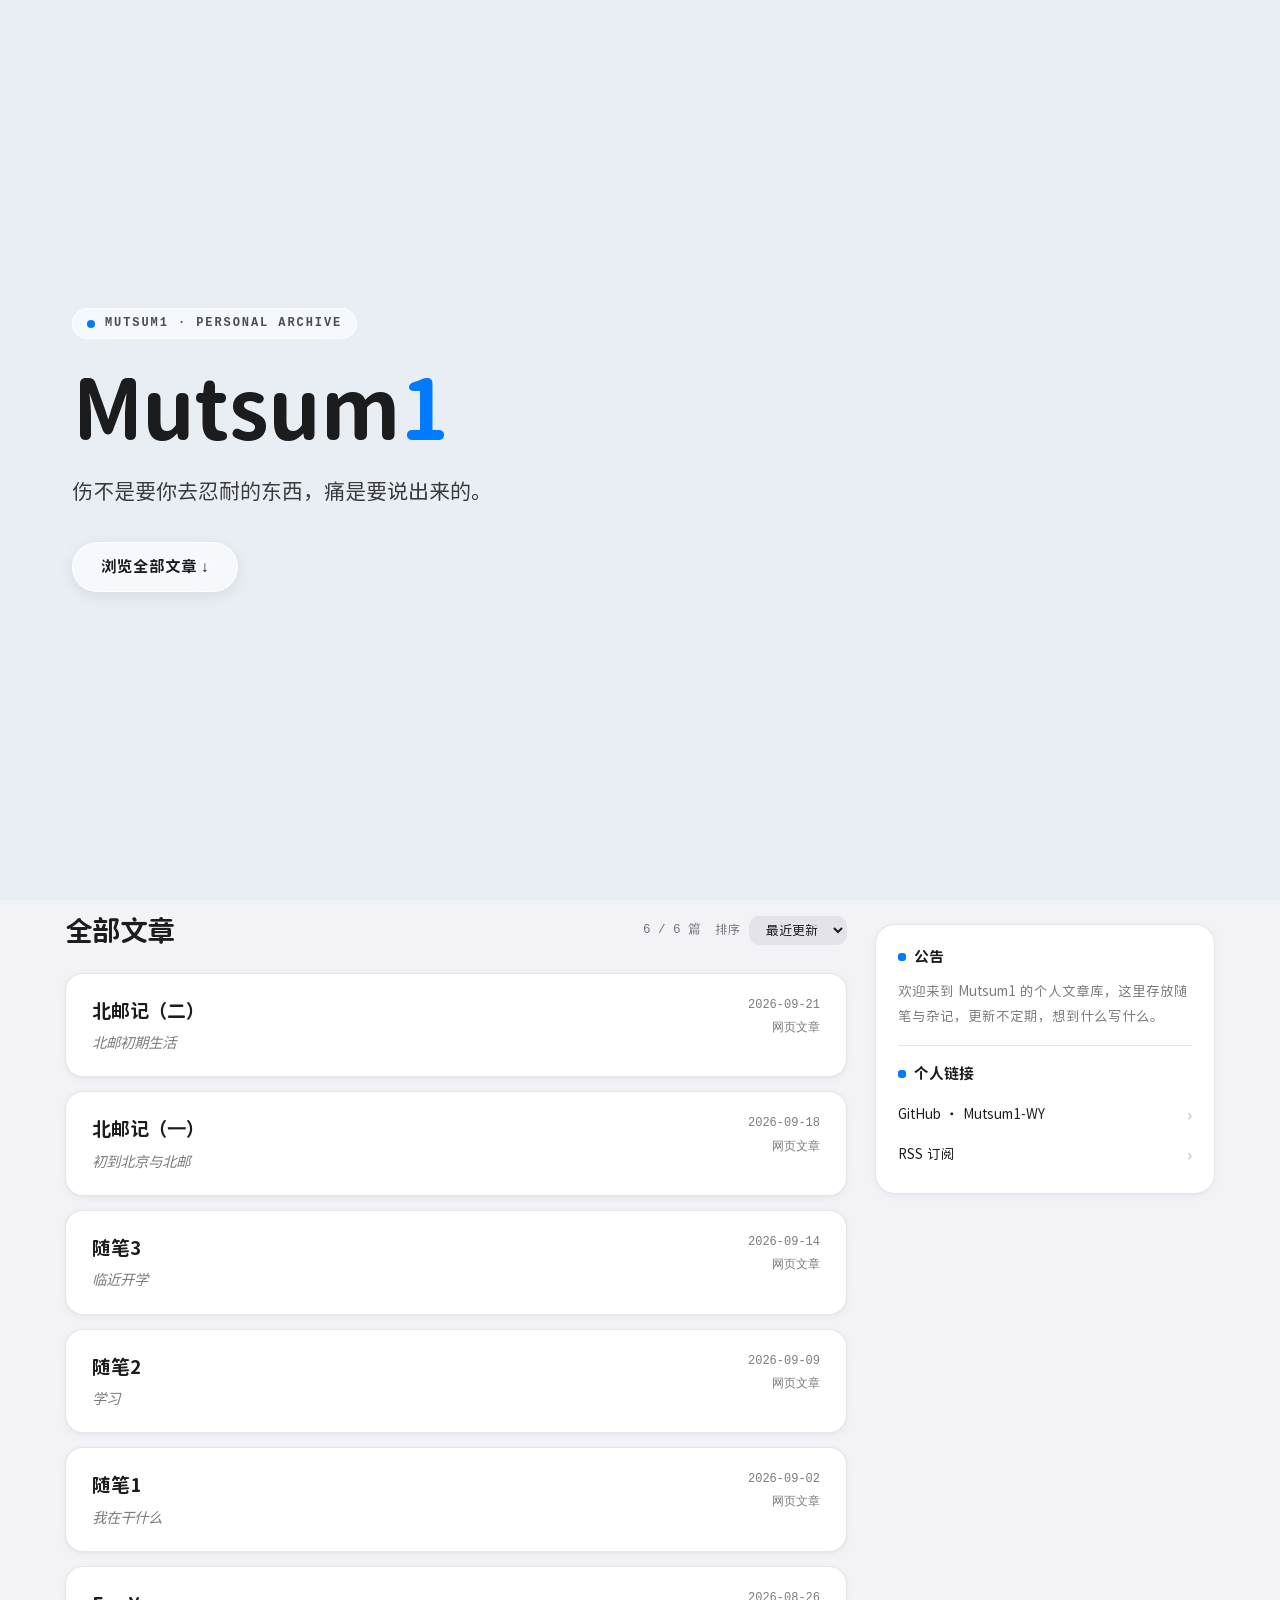
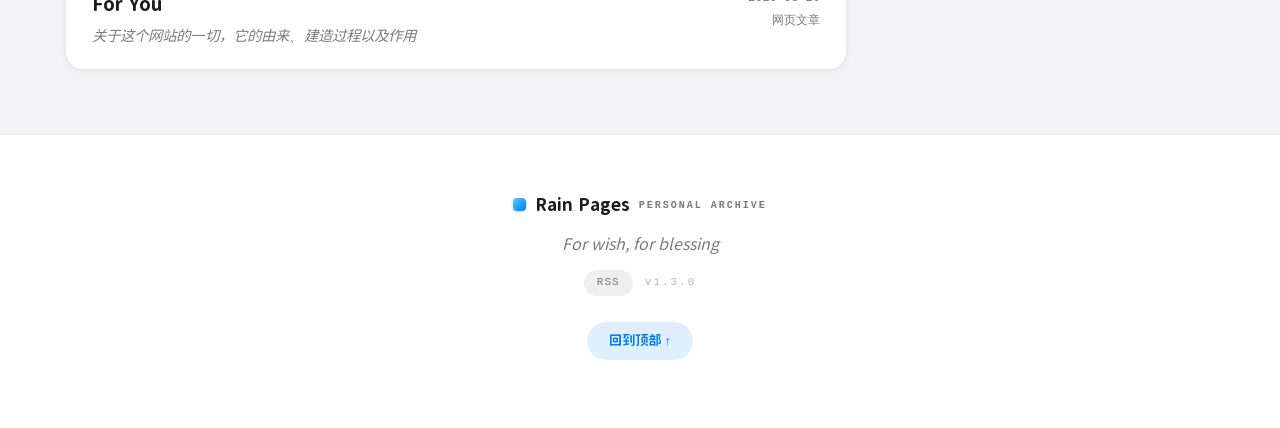
==== commit 71444e09: "ui更新" ====
--- a/index.html
+++ b/index.html
@@ -14,9 +14,9 @@
   <link rel="alternate" type="application/rss+xml" title="Rain Pages · RSS" href="feed.xml" />
   <!-- 静态资源带版本参数：每次升级版本时，把下面两处 ?v= 与 script.js 中的 APP_VERSION 一起改成新版本号，
        浏览器就会把 styles.css / script.js 当作新地址重新下载，避免旧缓存。 -->
-  <link rel="stylesheet" href="styles.css?v=1.2.0" />
+  <link rel="stylesheet" href="styles.css?v=1.3.0" />
   <!-- 圆润字体（Chill 圆体，本地自托管，随 styles.css 一起生效） -->
-  <link rel="stylesheet" href="src/fonts.css?v=1.2.0" />
+  <link rel="stylesheet" href="src/fonts.css?v=1.3.0" />
 </head>
 <body class="topbar-fixed">
 
@@ -170,6 +170,6 @@
   </div>
 
   <noscript><p style="padding:24px;text-align:center">Rain Pages 需要启用 JavaScript 才能运行。</p></noscript>
-  <script src="script.js?v=1.2.0"></script>
+  <script src="script.js?v=1.3.0"></script>
 </body>
 </html>
--- a/styles.css
+++ b/styles.css
@@ -1,36 +1,43 @@
 /* ============================================================
    Rain Pages · 个人文章存储
-   全新设计：清爽、克制、以写作为中心
+   iOS 风格设计：通透毛玻璃、圆润卡片、细腻分隔线与轻盈动效
    ============================================================ */
 
 :root {
   color-scheme: light;
-  --bg: #eff6fc;
+  /* iOS System Colors (Light) */
+  --bg: #f2f2f7;
   --panel: #ffffff;
-  --ink: #0f2a44;
-  --muted: #5a7d9a;
-  --faint: #8dabc4;
-  --line: #dcebf6;
-  --line-strong: #bdd8ec;
-  --accent: #2b8ad2;
-  --accent-strong: #1a6aa8;
-  --accent-soft: #e3f1fc;
-  --mono-bg: #ebf4fb;
+  --panel-glass: rgba(255, 255, 255, 0.78);
+  --ink: #1c1c1e;
+  --muted: rgba(60, 60, 67, 0.68);
+  --faint: rgba(60, 60, 67, 0.38);
+  --line: rgba(60, 60, 67, 0.12);
+  --line-strong: rgba(60, 60, 67, 0.22);
+  --fill: rgba(120, 120, 128, 0.12);
+  --fill-hover: rgba(120, 120, 128, 0.18);
+  --accent: #007aff;
+  --accent-strong: #0056b3;
+  --accent-soft: rgba(0, 122, 255, 0.12);
+  --mono-bg: rgba(120, 120, 128, 0.08);
   /* 圆润字体：Chill 圆体（寒蝉半圆体，SIL OFL，随站点本地分发，见 src/fonts.css）
-     放在最前面 —— 界面文字、标题、英文数字全部使用圆体；
-     末尾保留 "Segoe UI Emoji" 等系统字体，用于 📄🤓 这类圆体不含的字符。 */
-  --sans: "Chill Round Gothic", system-ui, -apple-system, "Segoe UI", "PingFang SC", "Hiragino Sans GB", "Microsoft YaHei", "Noto Sans SC", "Segoe UI Emoji", "Apple Color Emoji", sans-serif;
+     搭配 iOS 系统字体栈（SF Pro / PingFang SC），界面文字与英文数字圆润统一；
+     末尾保留 "Apple Color Emoji" / "Segoe UI Emoji" 等系统字体。 */
+  --sans: "Chill Round Gothic", -apple-system, BlinkMacSystemFont, "SF Pro Text", "SF Pro Rounded", "PingFang SC", "Hiragino Sans GB", "Microsoft YaHei", "Noto Sans SC", "Apple Color Emoji", "Segoe UI Emoji", sans-serif;
   /* 正文（.markdown-body / .row-sub / .footer-desc）保持衬线阅读风，
      只是把中文衬线也指向圆体，让嵌在正文里的英文数字同样圆润。 */
   --serif: Georgia, "Chill Round Gothic", "Noto Serif SC", "Songti SC", "STSong", SimSun, serif;
-  --mono: ui-monospace, "Cascadia Code", "JetBrains Mono", Consolas, "Courier New", monospace;
+  --mono: ui-monospace, "SF Mono", "Cascadia Code", "JetBrains Mono", Consolas, "Courier New", monospace;
   --topbar-h: 58px;
   --main-pad-y: 30px;
   --main-pad-x: 40px;
   /* 首页顶部背景图：修改下面这行路径即可替换（当前使用 src/shiki.jpg）；?v= 与站点版本号同步，用于缓存刷新 */
-  --hero-img: url('src/shiki.jpg?v=1.2.0');
-  --radius: 12px;
-  --shadow: 0 1px 2px rgba(15, 42, 68, .05), 0 4px 14px rgba(15, 42, 68, .04);
+  --hero-img: url('src/shiki.jpg?v=1.3.0');
+  --radius: 18px;
+  --shadow: 0 2px 10px rgba(0, 0, 0, .04), 0 1px 3px rgba(0, 0, 0, .03);
+  --shadow-hover: 0 10px 26px rgba(0, 0, 0, .07), 0 2px 6px rgba(0, 0, 0, .04);
+  --shadow-popover: 0 14px 40px rgba(0, 0, 0, .14), 0 2px 10px rgba(0, 0, 0, .06);
+  --spring: cubic-bezier(0.25, 1, 0.5, 1);
 }
 
 * { box-sizing: border-box; }
@@ -45,6 +52,7 @@
   font-size: 15px;
   line-height: 1.6;
   -webkit-font-smoothing: antialiased;
+  -moz-osx-font-smoothing: grayscale;
 }
 
 ::selection { background: var(--accent-soft); }
@@ -57,30 +65,33 @@
 a { color: inherit; }
 button { font: inherit; color: inherit; }
 
-/* ============ 夜间模式（黑色风格） ============ */
-
-/* 只覆盖颜色变量与个别硬编码色；白天模式即 :root 默认值 */
+/* ============ 夜间模式（iOS Dark Mode） ============ */
+
 html.dark {
   color-scheme: dark;
-  --bg: #0a0f16;
-  --panel: #0f1722;
-  --ink: #e8eef5;
-  --muted: #93a7ba;
-  --faint: #5d7285;
-  --line: #1d2937;
-  --line-strong: #2e4156;
-  --accent: #5fb2f2;
-  --accent-strong: #9bcef7;
-  --accent-soft: #152738;
-  --mono-bg: #0d151f;
-  --shadow: 0 1px 2px rgba(0, 0, 0, .45), 0 4px 14px rgba(0, 0, 0, .35);
+  --bg: #000000;
+  --panel: #1c1c1e;
+  --panel-glass: rgba(28, 28, 30, 0.78);
+  --ink: #ffffff;
+  --muted: rgba(235, 235, 245, 0.68);
+  --faint: rgba(235, 235, 245, 0.38);
+  --line: rgba(84, 84, 88, 0.48);
+  --line-strong: rgba(84, 84, 88, 0.72);
+  --fill: rgba(120, 120, 128, 0.24);
+  --fill-hover: rgba(120, 120, 128, 0.34);
+  --accent: #0a84ff;
+  --accent-strong: #409cff;
+  --accent-soft: rgba(10, 132, 255, 0.18);
+  --mono-bg: rgba(255, 255, 255, 0.06);
+  --shadow: 0 2px 12px rgba(0, 0, 0, .35), 0 1px 3px rgba(0, 0, 0, .25);
+  --shadow-hover: 0 10px 28px rgba(0, 0, 0, .5), 0 2px 8px rgba(0, 0, 0, .3);
+  --shadow-popover: 0 16px 44px rgba(0, 0, 0, .65), 0 2px 10px rgba(0, 0, 0, .4);
 }
 
 /* 深色下个别固定写死的颜色 */
-html.dark .empty-state { background: rgba(15, 23, 34, .55); }
-html.dark .markdown-body blockquote { color: #a9c1d6; }
-html.dark .links-panel { box-shadow: 0 12px 40px rgba(0, 0, 0, .55); }
-html.dark .hero { background: #0d151f; }   /* 背景图加载前的兜底色 */
+html.dark .empty-state { background: rgba(28, 28, 30, .65); }
+html.dark .markdown-body blockquote { color: #b8d8ff; }
+html.dark .hero { background: #1c1c1e; }   /* 背景图加载前的兜底色 */
 
 /* ============ 昼夜模式切换按钮（顶栏右上角） ============ */
 
@@ -92,16 +103,16 @@
   height: 36px;
   flex: none;
   padding: 0;
-  border: 1px solid var(--line-strong);
+  border: 1px solid transparent;
   border-radius: 999px;
-  background: var(--panel);
+  background: var(--fill);
   color: var(--ink);
   cursor: pointer;
-  transition: background .15s, border-color .15s, color .15s;
-}
-
-.theme-btn:hover { border-color: var(--accent); color: var(--accent); }
-
+  transition: background .18s ease, color .18s ease, transform .18s var(--spring);
+}
+
+.theme-btn:hover { background: var(--fill-hover); color: var(--accent); }
+.theme-btn:active { transform: scale(0.92); }
 .theme-btn:focus-visible { outline-offset: 3px; }
 
 .theme-icon { width: 16px; height: 16px; }
@@ -119,7 +130,7 @@
   outline-offset: 2px;
 }
 
-/* ============ 顶栏 ============ */
+/* ============ 顶栏（iOS 毛玻璃导航栏） ============ */
 
 /* --tb-progress 由 script.js 按滚动方向在 0/1 间切换：
    页面顶部为 0（顶栏隐藏），下滑即 1（完整弹出），上滑回 0（收回）；
@@ -131,16 +142,18 @@
   height: var(--topbar-h);
   display: flex;
   align-items: center;
-  gap: 20px;
+  gap: 18px;
   padding: 0 22px;
   --tb-progress: 1;
   opacity: var(--tb-progress);
   transform: translateY(calc((1 - var(--tb-progress)) * -100%));
-  background: var(--panel);
-  background: color-mix(in srgb, var(--panel) calc(var(--tb-progress) * 100%), transparent);
+  background: var(--panel-glass);
+  background: color-mix(in srgb, var(--panel-glass) calc(var(--tb-progress) * 100%), transparent);
+  backdrop-filter: saturate(180%) blur(20px);
+  -webkit-backdrop-filter: saturate(180%) blur(20px);
   border-bottom: 1px solid var(--line);
   border-bottom-color: color-mix(in srgb, var(--line) calc(var(--tb-progress) * 100%), transparent);
-  transition: opacity .28s ease, transform .28s ease, background-color .28s ease, border-color .28s ease;
+  transition: opacity .28s var(--spring), transform .28s var(--spring), background-color .28s ease, border-color .28s ease;
 }
 
 /* 首页（列表视图）：顶栏不占布局位置，让 Hero 从页面最顶端铺满整屏 */
@@ -160,23 +173,24 @@
   cursor: pointer;
   font-weight: 700;
   font-size: 17px;
-  letter-spacing: .02em;
+  letter-spacing: -.01em;
   white-space: nowrap;
 }
 
 .brand-dot {
-  width: 12px;
-  height: 12px;
-  border-radius: 3px;
-  background: var(--accent);
+  width: 13px;
+  height: 13px;
+  border-radius: 4px;
+  background: linear-gradient(135deg, #5ac8fa, var(--accent));
+  box-shadow: 0 1px 3px rgba(0, 122, 255, .28);
 }
 
 .brand-sub {
   font-family: var(--mono);
   font-size: 10px;
-  letter-spacing: .22em;
-  color: var(--muted);
-  margin-top: 3px;
+  letter-spacing: .2em;
+  color: var(--muted);
+  margin-top: 2px;
 }
 
 .search-wrap {
@@ -185,16 +199,17 @@
   display: flex;
   align-items: center;
   gap: 8px;
-  padding: 8px 14px;
-  background: var(--bg);
-  border: 1px solid var(--line);
+  padding: 7px 14px;
+  background: var(--fill);
+  border: 1px solid transparent;
   border-radius: 999px;
-  transition: border-color .15s, background .15s;
+  transition: border-color .18s ease, background .18s ease, box-shadow .18s ease;
 }
 
 .search-wrap:focus-within {
   background: var(--panel);
   border-color: var(--accent);
+  box-shadow: 0 0 0 3.5px var(--accent-soft);
 }
 
 .search-icon { width: 15px; height: 15px; color: var(--muted); flex: none; }
@@ -212,7 +227,7 @@
 
 .search-wrap input::placeholder { color: var(--faint); }
 
-/* ============ 友链（顶栏下拉面板） ============ */
+/* ============ 友链（iOS 弹出菜单 Popover） ============ */
 
 .links-wrap {
   position: relative;
@@ -224,25 +239,26 @@
   display: inline-flex;
   align-items: center;
   gap: 6px;
-  padding: 8px 15px;
-  border: 1px solid var(--line-strong);
+  padding: 7px 15px;
+  border: 1px solid transparent;
   border-radius: 999px;
-  background: var(--panel);
+  background: var(--fill);
   color: var(--ink);
   cursor: pointer;
   font-size: 13px;
   font-weight: 600;
   white-space: nowrap;
-  transition: background .15s, border-color .15s, color .15s;
+  transition: background .18s ease, color .18s ease, transform .18s var(--spring);
 }
 
 .links-btn:hover {
-  border-color: var(--accent);
+  background: var(--fill-hover);
   color: var(--accent);
 }
 
+.links-btn:active { transform: scale(0.95); }
+
 .links-btn[aria-expanded="true"] {
-  border-color: var(--accent);
   color: var(--accent);
   background: var(--accent-soft);
 }
@@ -256,18 +272,21 @@
   width: 340px;
   max-width: calc(100vw - 28px);
   padding: 14px;
-  background: var(--panel);
+  background: var(--panel-glass);
+  backdrop-filter: saturate(180%) blur(28px);
+  -webkit-backdrop-filter: saturate(180%) blur(28px);
   border: 1px solid var(--line);
-  border-radius: 14px;
-  box-shadow: 0 12px 40px rgba(15, 42, 68, .14);
+  border-radius: 18px;
+  box-shadow: var(--shadow-popover);
+  transform-origin: top right;
 }
 
 .links-panel[hidden] { display: none; }
 
-.links-panel:not([hidden]) { animation: linksIn .16s ease-out; }
+.links-panel:not([hidden]) { animation: linksIn .22s var(--spring); }
 
 @keyframes linksIn {
-  from { opacity: 0; transform: translateY(-6px) scale(.98); }
+  from { opacity: 0; transform: translateY(-8px) scale(.95); }
   to   { opacity: 1; transform: none; }
 }
 
@@ -275,9 +294,9 @@
   display: flex;
   align-items: baseline;
   justify-content: space-between;
-  padding: 2px 4px 10px;
+  padding: 2px 6px 10px;
   border-bottom: 1px solid var(--line);
-  margin-bottom: 10px;
+  margin-bottom: 8px;
   font-weight: 700;
   font-size: 14px;
 }
@@ -300,14 +319,26 @@
 .links-item {
   display: flex;
   align-items: center;
+  justify-content: space-between;
   gap: 12px;
-  padding: 8px 10px;
-  border-radius: 10px;
+  padding: 9px 12px;
+  border-radius: 12px;
   text-decoration: none;
-  transition: background .12s;
-}
-
-.links-item:hover { background: var(--bg); }
+  transition: background .15s ease, transform .15s var(--spring);
+}
+
+.links-item::after {
+  content: '›';
+  font-size: 18px;
+  line-height: 1;
+  color: var(--faint);
+  flex: none;
+  transition: transform .15s var(--spring), color .15s ease;
+}
+
+.links-item:hover { background: var(--fill); }
+.links-item:hover::after { color: var(--accent); transform: translateX(2px); }
+.links-item:active { transform: scale(0.98); }
 
 .links-info { min-width: 0; }
 
@@ -334,7 +365,7 @@
 .links-note {
   margin: 10px 2px 0;
   padding-top: 10px;
-  border-top: 1px dashed var(--line);
+  border-top: 1px solid var(--line);
   font-size: 11.5px;
   color: var(--faint);
   text-align: center;
@@ -357,8 +388,8 @@
   align-items: center;
   justify-content: center;
   gap: 6px;
-  padding: 8px 16px;
-  border-radius: 9px;
+  padding: 8px 18px;
+  border-radius: 999px;
   border: 1px solid transparent;
   background: none;
   cursor: pointer;
@@ -366,16 +397,19 @@
   font-weight: 600;
   line-height: 1.4;
   white-space: nowrap;
-  transition: background .12s, border-color .12s, color .12s, box-shadow .12s;
-}
+  transition: background .15s ease, border-color .15s ease, color .15s ease, box-shadow .15s ease, transform .18s var(--spring);
+}
+
+.btn:active { transform: scale(0.96); }
 
 .btn.ghost {
-  border-color: var(--line-strong);
+  border-color: var(--line);
   background: var(--panel);
   color: var(--ink);
-}
-
-.btn.ghost:hover { border-color: var(--faint); background: var(--bg); }
+  box-shadow: var(--shadow);
+}
+
+.btn.ghost:hover { border-color: var(--line-strong); background: var(--fill); }
 
 /* ============ 首页顶部展示区（Hero：整页背景 + 滚动自动收缩） ============ */
 
@@ -402,7 +436,7 @@
   overflow: hidden;
   background: #e9eef4;   /* 仅图片加载前/失败时的兜底色 */
   /* 背景图上的文字固定用深色系，不随昼夜主题切换（图片本身不随主题变化） */
-  color: #0f2a44;
+  color: #1c1c1e;
   --shrink: 0;
 }
 
@@ -424,22 +458,30 @@
 }
 
 .hero-eyebrow {
-  display: flex;
-  align-items: center;
-  gap: 12px;
+  display: inline-flex;
+  align-items: center;
+  gap: 10px;
   margin-bottom: 22px;
+  padding: 5px 14px;
+  border-radius: 999px;
+  background: rgba(255, 255, 255, 0.56);
+  backdrop-filter: saturate(180%) blur(14px);
+  -webkit-backdrop-filter: saturate(180%) blur(14px);
+  border: 1px solid rgba(255, 255, 255, 0.65);
   font-family: var(--mono);
-  font-size: 13px;
-  letter-spacing: .22em;
+  font-size: 12px;
+  font-weight: 600;
+  letter-spacing: .16em;
   text-transform: uppercase;
-  color: rgba(15, 42, 68, .62);
+  color: rgba(28, 28, 30, .78);
 }
 
 .hero-eyebrow::before {
   content: '';
-  width: 34px;
-  height: 2px;
-  background: #2b8ad2;
+  width: 8px;
+  height: 8px;
+  border-radius: 50%;
+  background: #007aff;
 }
 
 /* 标题 + 头像 并排一行 */
@@ -447,7 +489,7 @@
   display: flex;
   align-items: center;
   flex-wrap: wrap;
-  gap: 26px;
+  gap: 24px;
   margin-bottom: 18px;
 }
 
@@ -457,10 +499,10 @@
   font-size: clamp(44px, 6.5vw, 84px);
   font-weight: 700;
   line-height: 1.15;
-  letter-spacing: .01em;
-}
-
-.hero-title em { font-style: normal; color: #2b8ad2; }
+  letter-spacing: -.01em;
+}
+
+.hero-title em { font-style: normal; color: #007aff; }
 
 /* GitHub 头像链接 */
 .hero-avatar {
@@ -469,15 +511,16 @@
   height: 76px;
   flex: none;
   border-radius: 50%;
-  border: 2px solid rgba(15, 42, 68, .3);
+  border: 3px solid rgba(255, 255, 255, .85);
+  box-shadow: 0 6px 20px rgba(0, 0, 0, .14);
   overflow: hidden;
-  transition: transform .2s ease, border-color .2s ease, box-shadow .2s ease;
+  transition: transform .24s var(--spring), border-color .2s ease, box-shadow .2s ease;
 }
 
 .hero-avatar:hover {
   transform: scale(1.06);
-  border-color: var(--accent);
-  box-shadow: 0 0 0 4px rgba(43, 138, 210, .25);
+  border-color: #ffffff;
+  box-shadow: 0 0 0 4px rgba(0, 122, 255, .28), 0 8px 24px rgba(0, 0, 0, .16);
 }
 
 .hero-avatar img {
@@ -488,10 +531,10 @@
 }
 
 .hero-sub {
-  margin: 0 0 36px;
-  font-size: 22px;
+  margin: 0 0 34px;
+  font-size: 21px;
   line-height: 1.6;
-  color: rgba(15, 42, 68, .88);
+  color: rgba(28, 28, 30, .86);
 }
 
 /* 轮换动画：旧文案沉入水下（下坠 + 模糊） */
@@ -521,16 +564,26 @@
 .hero .btn {
   padding: 13px 28px;
   font-size: 15.5px;
-  border-radius: 11px;
+  border-radius: 999px;
 }
 
 .hero .btn.hero-ghost {
-  border-color: rgba(15, 42, 68, .45);
-  color: #0f2a44;
-  background: rgba(255, 255, 255, .4);
-}
-
-.hero .btn.hero-ghost:hover { background: rgba(255, 255, 255, .72); border-color: var(--ink); }
+  border: 1px solid rgba(255, 255, 255, .72);
+  color: #1c1c1e;
+  background: rgba(255, 255, 255, .62);
+  backdrop-filter: saturate(180%) blur(16px);
+  -webkit-backdrop-filter: saturate(180%) blur(16px);
+  box-shadow: 0 4px 16px rgba(0, 0, 0, .08);
+}
+
+.hero .btn.hero-ghost:hover {
+  background: rgba(255, 255, 255, .86);
+  border-color: #ffffff;
+  transform: translateY(-1px);
+  box-shadow: 0 6px 20px rgba(0, 0, 0, .12);
+}
+
+.hero .btn.hero-ghost:active { transform: scale(0.96); }
 
 #articleGrid { scroll-margin-top: 90px; }
 
@@ -547,10 +600,10 @@
 
 /* ============ 列表视图 ============ */
 
-.view { animation: viewIn .18s ease-out; }
+.view { animation: viewIn .22s var(--spring); }
 
 @keyframes viewIn {
-  from { opacity: 0; transform: translateY(4px); }
+  from { opacity: 0; transform: translateY(6px); }
   to { opacity: 1; transform: none; }
 }
 
@@ -559,13 +612,15 @@
   align-items: center;
   justify-content: space-between;
   gap: 16px;
-  margin-bottom: 22px;
+  margin-bottom: 20px;
+  padding-top: 8px;
 }
 
 /* 文章区域：文章列 + 右侧信息栏 */
 .list-row {
   width: 100%;
   max-width: 1150px;
+  margin: 0 auto;
   display: flex;
   align-items: flex-start;
   gap: 28px;
@@ -577,20 +632,21 @@
 .article-grid,
 .empty-state { width: 100%; }
 
-/* 右侧信息栏：公告 + 个人链接 合并一张卡片 */
+/* 右侧信息栏：iOS 小组件卡片风格 */
 .side-col {
   flex: none;
   width: 340px;
-  margin-top: 24px;          /* 与上方边界留出间隙 */
+  margin-top: 24px;
   position: sticky;
-  top: 96px;                 /* 顶栏弹出时也在其下方（含顶部间隙） */
+  top: 96px;
 }
 
 .side-card {
   background: var(--panel);
   border: 1px solid var(--line);
-  border-radius: var(--radius);
-  padding: 18px 20px;
+  border-radius: 20px;
+  padding: 20px 22px;
+  box-shadow: var(--shadow);
 }
 
 .side-card h2 {
@@ -599,7 +655,7 @@
   gap: 8px;
   margin: 0 0 10px;
   font-size: 15px;
-  font-weight: 800;
+  font-weight: 700;
   letter-spacing: -.01em;
 }
 
@@ -612,17 +668,17 @@
   flex: none;
 }
 
-/* 卡片内分区：公告 / 个人链接，虚线分隔 */
+/* 卡片内分区：iOS 细分隔线 */
 .side-block + .side-block {
-  margin-top: 14px;
+  margin-top: 16px;
   padding-top: 16px;
-  border-top: 1px dashed var(--line);
+  border-top: 1px solid var(--line);
 }
 
 .side-text {
   margin: 0;
   font-size: 13.5px;
-  line-height: 1.9;
+  line-height: 1.85;
   color: var(--muted);
 }
 
@@ -638,32 +694,44 @@
 .side-links a {
   display: flex;
   align-items: center;
+  justify-content: space-between;
   gap: 8px;
-  padding: 7px 10px;
-  margin: 0 -10px;
-  border-radius: 8px;
+  padding: 8px 12px;
+  margin: 0 -12px;
+  border-radius: 12px;
   font-size: 13.5px;
+  font-weight: 500;
   color: var(--ink);
   text-decoration: none;
   overflow: hidden;
   text-overflow: ellipsis;
   white-space: nowrap;
-  transition: background .12s, color .12s;
-}
-
-.side-links a:hover { background: var(--accent-soft); color: var(--accent); }
+  transition: background .15s ease, color .15s ease, transform .15s var(--spring);
+}
+
+.side-links a::after {
+  content: '›';
+  font-size: 17px;
+  line-height: 1;
+  color: var(--faint);
+  transition: transform .15s var(--spring), color .15s ease;
+}
+
+.side-links a:hover { background: var(--fill); color: var(--accent); }
+.side-links a:hover::after { color: var(--accent); transform: translateX(2px); }
+.side-links a:active { transform: scale(0.98); }
 
 .list-head h1 {
   margin: 0;
-  font-size: 24px;
-  font-weight: 800;
-  letter-spacing: -.01em;
+  font-size: 28px;
+  font-weight: 700;
+  letter-spacing: -.02em;
 }
 
 .list-head-right {
   display: flex;
   align-items: center;
-  gap: 16px;
+  gap: 14px;
 }
 
 .list-count {
@@ -682,17 +750,21 @@
 }
 
 .sort-select select {
-  padding: 6px 30px 6px 10px;
-  border: 1px solid var(--line-strong);
-  border-radius: 8px;
-  background: var(--panel);
+  padding: 6px 12px;
+  border: 1px solid transparent;
+  border-radius: 10px;
+  background: var(--fill);
   color: var(--ink);
   font: inherit;
   font-size: 13px;
+  font-weight: 500;
   cursor: pointer;
-}
-
-/* 文章行 */
+  transition: background .15s ease, border-color .15s ease;
+}
+
+.sort-select select:hover { background: var(--fill-hover); }
+
+/* 文章卡片（iOS 圆润卡片 + 轻按回弹） */
 
 .article-grid { display: flex; flex-direction: column; gap: 14px; }
 
@@ -704,15 +776,20 @@
   background: var(--panel);
   border: 1px solid var(--line);
   border-radius: var(--radius);
-  padding: 24px 28px;
+  padding: 22px 26px;
+  box-shadow: var(--shadow);
   cursor: pointer;                    /* 整张卡片可点击 */
-  transition: border-color .12s, box-shadow .12s, transform .12s;
+  transition: border-color .18s ease, box-shadow .22s var(--spring), transform .22s var(--spring);
 }
 
 .article-row:hover {
   border-color: var(--line-strong);
-  box-shadow: var(--shadow);
-  transform: translateY(-1px);
+  box-shadow: var(--shadow-hover);
+  transform: translateY(-2px);
+}
+
+.article-row:active {
+  transform: scale(0.985);
 }
 
 .row-main {
@@ -730,8 +807,9 @@
 
 .row-top h3 {
   margin: 0;
-  font-size: 20px;
+  font-size: 19px;
   font-weight: 700;
+  letter-spacing: -.01em;
   overflow: hidden;
   text-overflow: ellipsis;
   white-space: nowrap;
@@ -747,7 +825,7 @@
 
 .row-excerpt {
   margin: 8px 0 0;
-  font-size: 15px;
+  font-size: 14.5px;
   color: var(--muted);
   display: -webkit-box;
   -webkit-line-clamp: 2;
@@ -777,7 +855,7 @@
   align-items: flex-end;
   gap: 4px;
   font-family: var(--mono);
-  font-size: 12.5px;
+  font-size: 12px;
   color: var(--muted);
   white-space: nowrap;
 }
@@ -787,11 +865,11 @@
 .chip {
   display: inline-block;
   flex: none;
-  padding: 3px 12px;
+  padding: 3px 11px;
   border-radius: 999px;
   background: var(--accent-soft);
-  color: var(--accent-strong);
-  font-size: 12.5px;
+  color: var(--accent);
+  font-size: 12px;
   font-weight: 600;
   white-space: nowrap;
 }
@@ -799,12 +877,12 @@
 .tag-chip {
   display: inline-block;
   padding: 2px 10px;
-  border: 1px solid var(--line);
+  border: none;
   border-radius: 999px;
   font-family: var(--mono);
-  font-size: 12px;
-  color: var(--muted);
-  background: var(--bg);
+  font-size: 11.5px;
+  color: var(--muted);
+  background: var(--fill);
   white-space: nowrap;
 }
 
@@ -813,9 +891,9 @@
 .empty-state {
   padding: 70px 20px;
   text-align: center;
-  border: 1.5px dashed var(--line-strong);
+  border: 1px dashed var(--line-strong);
   border-radius: var(--radius);
-  background: rgba(232, 243, 252, .55);
+  background: var(--panel);
 }
 
 .empty-icon { font-size: 40px; margin-bottom: 10px; }
@@ -828,7 +906,7 @@
 
 .home-footer {
   margin: 64px calc(var(--main-pad-x) * -1) calc(-1 * 60px);
-  padding: 60px 40px 72px;
+  padding: 56px 40px 68px;
   background: var(--panel);
   border-top: 1px solid var(--line);
   text-align: center;
@@ -847,9 +925,9 @@
 .footer-sub {
   font-family: var(--mono);
   font-size: 10px;
-  letter-spacing: .22em;
-  color: var(--muted);
-  margin-top: 3px;
+  letter-spacing: .2em;
+  color: var(--muted);
+  margin-top: 2px;
 }
 
 .footer-desc {
@@ -866,7 +944,7 @@
   align-items: center;
   justify-content: center;
   gap: 12px;
-  margin: 10px 0 0;
+  margin: 12px 0 0;
   font-family: var(--mono);
   font-size: 11px;
   color: var(--faint);
@@ -877,39 +955,42 @@
 .footer-rss {
   display: inline-flex;
   align-items: center;
-  padding: 3px 11px;
-  border: 1px solid var(--line);
+  padding: 3px 12px;
+  border: 1px solid transparent;
   border-radius: 999px;
+  background: var(--fill);
   color: var(--muted);
   text-decoration: none;
   letter-spacing: .1em;
-  transition: color .15s, border-color .15s, background .15s;
+  transition: color .15s, background .15s;
 }
 
 .footer-rss:hover {
   color: var(--accent);
-  border-color: var(--accent);
   background: var(--accent-soft);
 }
 
 .footer-top {
   display: inline-block;
-  margin-top: 28px;
-  padding: 8px 20px;
-  border: 1px solid var(--line-strong);
+  margin-top: 26px;
+  padding: 9px 22px;
+  border: none;
   border-radius: 999px;
-  background: none;
-  font-family: var(--mono);
-  font-size: 12.5px;
+  background: var(--accent-soft);
+  font-family: var(--sans);
+  font-size: 13px;
+  font-weight: 600;
   color: var(--accent);
   cursor: pointer;
-  transition: background .15s, border-color .15s;
+  transition: background .15s, transform .18s var(--spring);
 }
 
 .footer-top:hover {
-  background: var(--accent-soft);
-  border-color: var(--accent);
-}
+  background: var(--accent);
+  color: #ffffff;
+}
+
+.footer-top:active { transform: scale(0.95); }
 
 @media (max-width: 560px) {
   .home-footer { padding: 44px 20px 56px; }
@@ -918,20 +999,21 @@
 /* ============ 阅读视图 ============ */
 
 .reader-head {
+  max-width: 760px;
+  margin: 0 auto 22px;
   display: flex;
   align-items: center;
   justify-content: space-between;
   gap: 14px;
-  margin-bottom: 26px;
 }
 
 .reader {
   max-width: 760px;
   margin: 0 auto;
-  padding: 44px 56px;
+  padding: 48px 56px;
   background: var(--panel);
   border: 1px solid var(--line);
-  border-radius: 16px;
+  border-radius: 22px;
   box-shadow: var(--shadow);
 }
 
@@ -952,7 +1034,7 @@
   font-size: 34px;
   font-weight: 700;
   line-height: 1.35;
-  letter-spacing: .01em;
+  letter-spacing: -.01em;
 }
 
 .tag-row { display: flex; flex-wrap: wrap; gap: 6px; }
@@ -1003,11 +1085,11 @@
 
 .markdown-body blockquote {
   margin: 0 0 1.2em;
-  padding: 6px 18px;
-  border-left: 3px solid var(--accent);
+  padding: 10px 18px;
+  border-left: 3.5px solid var(--accent);
   background: var(--accent-soft);
-  border-radius: 0 10px 10px 0;
-  color: #3f5c78;
+  border-radius: 12px;
+  color: var(--ink);
 }
 
 .markdown-body blockquote p { margin: .4em 0; }
@@ -1017,7 +1099,7 @@
   font-size: .86em;
   background: var(--mono-bg);
   border: 1px solid var(--line);
-  border-radius: 5px;
+  border-radius: 6px;
   padding: .12em .42em;
 }
 
@@ -1026,7 +1108,7 @@
   padding: 14px 16px;
   background: var(--mono-bg);
   border: 1px solid var(--line);
-  border-radius: 10px;
+  border-radius: 14px;
   overflow-x: auto;
 }
 
@@ -1040,20 +1122,20 @@
 }
 
 .markdown-body a {
-  color: var(--accent-strong);
+  color: var(--accent);
   text-decoration: underline;
   text-underline-offset: 3px;
 }
 
-.markdown-body a:hover { color: var(--accent); }
+.markdown-body a:hover { color: var(--accent-strong); }
 
 .markdown-body hr {
   border: none;
-  border-top: 1px solid var(--line-strong);
+  border-top: 1px solid var(--line);
   margin: 2em 0;
 }
 
-.markdown-body img { max-width: 100%; border-radius: 10px; }
+.markdown-body img { max-width: 100%; border-radius: 14px; }
 
 .markdown-body table {
   border-collapse: collapse;
@@ -1069,14 +1151,14 @@
   text-align: left;
 }
 
-.markdown-body th { background: var(--bg); font-weight: 700; }
+.markdown-body th { background: var(--fill); font-weight: 700; }
 
 /* ============ 响应式 ============ */
 
 @media (max-width: 980px) {
   :root { --main-pad-y: 24px; --main-pad-x: 22px; }
 
-  .reader { padding: 32px 28px; }
+  .reader { padding: 34px 28px; }
   .reader-header h1 { font-size: 28px; }
 }
 
@@ -1096,7 +1178,8 @@
 @media (max-width: 560px) {
   :root { --main-pad-y: 18px; --main-pad-x: 14px; }
   .list-head { flex-direction: column; align-items: flex-start; gap: 10px; }
-  .reader { padding: 24px 18px; border-radius: 12px; }
+  .list-head h1 { font-size: 24px; }
+  .reader { padding: 26px 20px; border-radius: 18px; }
   .reader-head { flex-wrap: wrap; }
   .reader-header h1 { font-size: 24px; }
 
@@ -1104,9 +1187,9 @@
   .topbar { gap: 10px; padding: 0 12px; }
   .brand { font-size: 14px; gap: 6px; padding: 8px 2px; min-width: 0; }
   .brand-name { min-width: 0; overflow: hidden; text-overflow: ellipsis; }
-  .brand-dot { width: 9px; height: 9px; border-radius: 2px; flex: none; }
-  .search-wrap { max-width: none; padding: 7px 12px; }
-  .links-btn { padding: 7px 12px; font-size: 12.5px; gap: 5px; }
+  .brand-dot { width: 10px; height: 10px; border-radius: 3px; flex: none; }
+  .search-wrap { max-width: none; padding: 6px 12px; }
+  .links-btn { padding: 6px 12px; font-size: 12.5px; gap: 5px; }
   .links-icon { width: 13px; height: 13px; }
   .theme-btn { width: 32px; height: 32px; }
 }
@@ -1115,7 +1198,7 @@
 @media (max-width: 400px) {
   .topbar { gap: 8px; }
   .brand { font-size: 13px; gap: 5px; }
-  .brand-dot { width: 8px; height: 8px; }
-  .search-wrap { padding: 6px 10px; gap: 6px; }
+  .brand-dot { width: 9px; height: 9px; }
+  .search-wrap { padding: 5px 10px; gap: 6px; }
   .links-btn { padding: 6px 10px; }
 }
